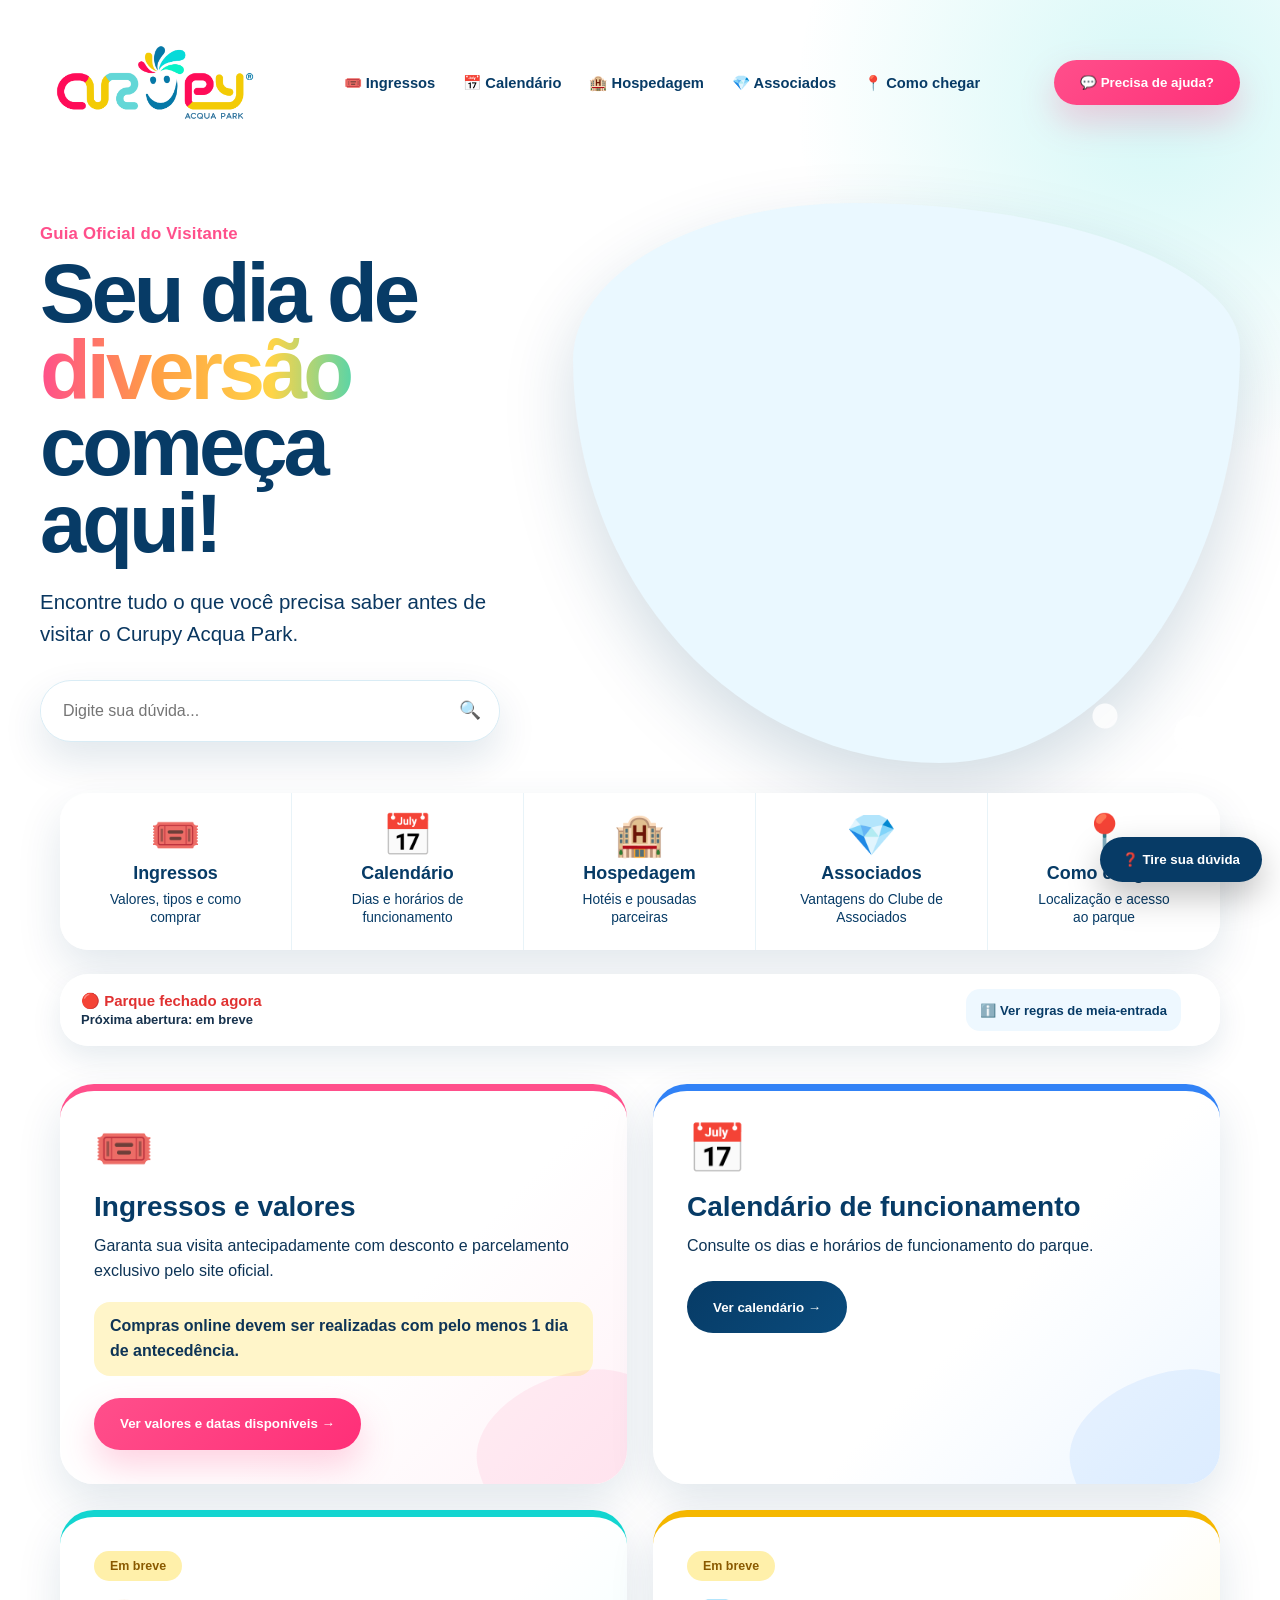
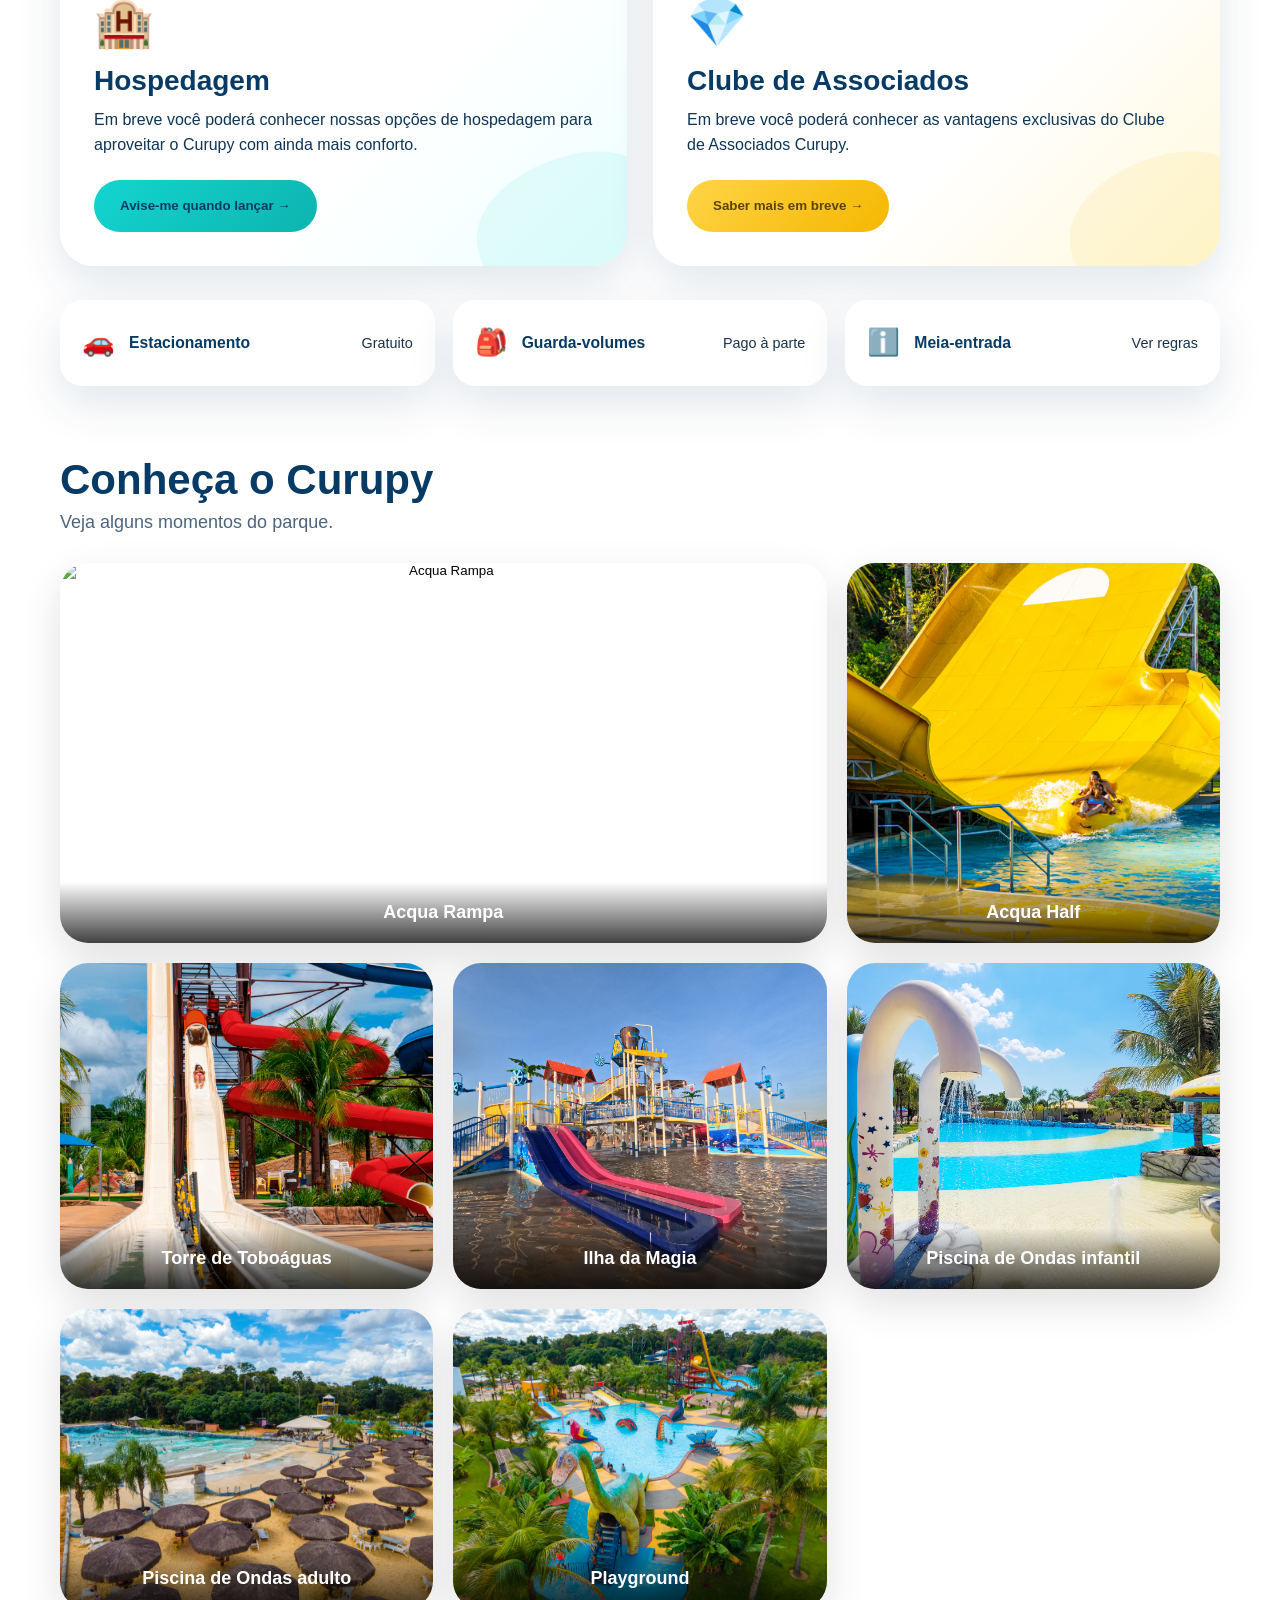
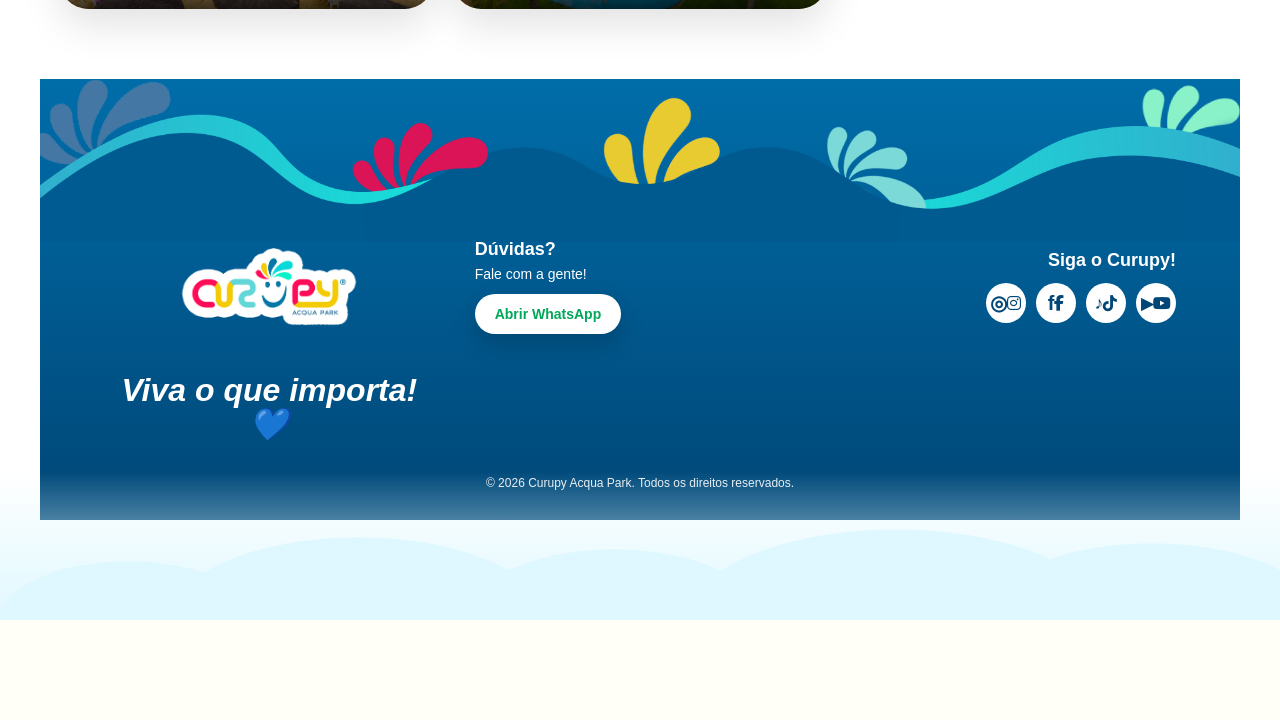
==== index.html @ 1bd5ee87 "Update index.html" ====
<!DOCTYPE html>
<html lang="pt-BR">
<head>
  <meta charset="UTF-8" />
  <meta name="viewport" content="width=device-width, initial-scale=1.0" />

  <title>Central do Visitante Curupy</title>

  <meta name="description"
        content="Central do Visitante Curupy Acqua Park: ingressos, calendário, meia-entrada, localização, hospedagem e associação." />

  <link rel="stylesheet" href="style.css" />

  <link rel="stylesheet"
        href="https://cdnjs.cloudflare.com/ajax/libs/font-awesome/6.5.2/css/all.min.css">
</head>
<body>
  <header class="hero">
    <nav class="topbar" aria-label="Navegação principal">
      <a class="brand" href="#topo" aria-label="Curupy Acqua Park">
        <img src="logo-curupy.png" alt="Curupy Acqua Park" />
      </a>

      <div class="menu-rapido">
        <button onclick="openIngressosModal()">🎟️ Ingressos</button>
        <button onclick="abrirModal('modalCalendario')">📅 Calendário</button>
        <button onclick="abrirEmBreve('Hospedagem')">🏨 Hospedagem</button>
        <button onclick="abrirEmBreve('Clube de Associados')">💎 Associados</button>
        <button onclick="abrirMapa()">📍 Como chegar</button>
      </div>

      <button class="btn-topo-ajuda" onclick="abrirModal('modalAjuda')">💬 Precisa de ajuda?</button>
    </nav>

   <section id="topo" class="hero-grid">

  <div class="hero-copy">

    <p class="eyebrow">Guia Oficial do Visitante</p>

    <h1>
      Seu dia de
      <span>diversão</span>
      começa aqui!
    </h1>

    <p class="hero-texto">
      Encontre tudo o que você precisa saber antes de visitar o Curupy Acqua Park.
    </p>

    <div class="busca-rapida">
      <label for="campoBusca">O que você procura?</label>

      <div class="busca-box">
        <input
          id="campoBusca"
          type="text"
          placeholder="Digite sua dúvida..."
          oninput="buscarRapido()"
        />

        <button type="button" aria-label="Buscar">
          🔍
        </button>
      </div>
    </div>

  </div>

  <div class="hero-visual">
    <video
      autoplay
      muted
      loop
      playsinline
      preload="auto"
    >
      <source src="assets/hero-curupy.mp4" type="video/mp4">
    </video>
  </div>

</section>
    
    <section class="atalhos-cards container">

  <button class="atalho-card card-rosa" onclick="openIngressosModal()">
    <span class="icone">🎟️</span>
    <strong>Ingressos</strong>
    <small>Valores, tipos e como comprar</small>
  </button>

  <button class="atalho-card card-azul" onclick="abrirModal('modalCalendario')">
    <span class="icone">📅</span>
    <strong>Calendário</strong>
    <small>Dias e horários de funcionamento</small>
  </button>

  <button class="atalho-card card-turquesa" onclick="abrirEmBreve('Hospedagem')">
    <span class="icone">🏨</span>
    <strong>Hospedagem</strong>
    <small>Hotéis e pousadas parceiras</small>
  </button>

  <button class="atalho-card card-amarelo" onclick="abrirEmBreve('Clube de Associados')">
    <span class="icone">💎</span>
    <strong>Associados</strong>
    <small>Vantagens do Clube de Associados</small>
  </button>

  <button class="atalho-card card-pink" onclick="abrirMapa()">
    <span class="icone">📍</span>
    <strong>Como chegar</strong>
    <small>Localização e acesso ao parque</small>
  </button>

</section>

    <section id="barraStatus" class="barra-fixa"></section>

    <section class="container grid-principal">
      <article class="card card-ingressos destaque">
        <div>
          <span class="card-icon">🎟️</span>
          <h2>Ingressos e valores</h2>
          <p>Garanta sua visita antecipadamente com desconto e parcelamento exclusivo pelo site oficial.</p>
          <p class="aviso">Compras online devem ser realizadas com pelo menos 1 dia de antecedência.</p>
        </div>
        <button class="btn rosa" onclick="openIngressosModal()">Ver valores e datas disponíveis →</button>
      </article>

      <article class="card card-calendario">
        <span class="card-icon">📅</span>
        <h2>Calendário de funcionamento</h2>
        <p>Consulte os dias e horários de funcionamento do parque.</p>
        <button class="btn azul" onclick="abrirModal('modalCalendario')">Ver calendário →</button>
      </article>

      <article class="card card-hospedagem card-em-breve">
        <span class="tag-em-breve">Em breve</span>
        <span class="card-icon">🏨</span>
        <h2>Hospedagem</h2>
        <p>Em breve você poderá conhecer nossas opções de hospedagem para aproveitar o Curupy com ainda mais conforto.</p>
        <button class="btn turquesa" onclick="abrirEmBreve('Hospedagem')">Avise-me quando lançar →</button>
      </article>

      <article class="card card-associados card-em-breve">
        <span class="tag-em-breve">Em breve</span>
        <span class="card-icon">💎</span>
        <h2>Clube de Associados</h2>
        <p>Em breve você poderá conhecer as vantagens exclusivas do Clube de Associados Curupy.</p>
        <button class="btn amarelo" onclick="abrirEmBreve('Clube de Associados')">Saber mais em breve →</button>
      </article>
    </section>

    <section class="info container">

  <button onclick="abrirMapa()">
    <span>🚗</span>
    <strong>Estacionamento</strong>
    <small>Gratuito</small>
  </button>

  <button onclick="abrirModal('modalAjuda')">
    <span>🎒</span>
    <strong>Guarda-volumes</strong>
    <small>Pago à parte</small>
  </button>

  <button onclick="abrirModal('modalMeia')">
    <span>ℹ️</span>
    <strong>Meia-entrada</strong>
    <small>Ver regras</small>
  </button>

</section>

<section class="galeria-dinamica container">
  <div class="section-title">
    <h2>Conheça o Curupy</h2>
    <p>Veja alguns momentos do parque.</p>
  </div>

  <div id="galeriaCurupy" class="galeria-masonry"></div>
</section>

  <footer class="footer-curupy">

  <div class="footer-inner container">

    <div class="footer-logo">
      <img src="logo-curupy.png" alt="Curupy Acqua Park">
    </div>

    <div class="footer-contato">
  <strong>Dúvidas?</strong>
  <span>Fale com a gente!</span>

  <button
    class="footer-whatsapp"
    onclick="abrirWhatsAppAjuda('outros')">
    Abrir WhatsApp
  </button>
</div>

<div class="footer-social">
  <strong>Siga o Curupy!</strong>

  <div class="social-icons">
   <a href="https://instagram.com/curupy"
   target="_blank"
   rel="noopener noreferrer">
      <i class="fa-brands fa-instagram"></i>
    </a>

    <a href="https://facebook.com/curupy" 
       target="_blank"
   rel="noopener noreferrer">
      <i class="fa-brands fa-facebook-f"></i>
    </a>

    <a href="https://tiktok.com/@curupy" 
       target="_blank"
   rel="noopener noreferrer">
      <i class="fa-brands fa-tiktok"></i>
    </a>

    <a href="https://youtube.com/@curupy"
       target="_blank"
   rel="noopener noreferrer">
      <i class="fa-brands fa-youtube"></i>
    </a>
  </div>
</div>

    <div class="footer-slogan">
      Viva o que importa! 💙
    </div>

  </div>

  <div class="footer-copy">
    © 2026 Curupy Acqua Park. Todos os direitos reservados.
  </div>

</footer>

  <button class="ajuda" onclick="abrirModal('modalAjuda')">❓ Tire sua dúvida</button>

  <nav class="barra-acoes-mobile">
    <button onclick="openIngressosModal()">🎟 Comprar</button>
    <button onclick="abrirModal('modalCalendario')">📅 Calendário</button>
    <button onclick="abrirMapa()">📍 Chegar</button>
  </nav>

  <div class="modal" id="modalCalendario">
    <div class="modal-box grande">
      <button class="fechar" onclick="fecharModal('modalCalendario')">×</button>
      <h2>📅 Calendário de funcionamento</h2>
      <div id="calendariosContainer"></div>
    </div>
  </div>

  <div class="modal" id="modalDiaCalendario">
    <div class="modal-box dia-modal">
      <button class="fechar" onclick="fecharModal('modalDiaCalendario')">×</button>
      <div id="conteudoDiaCalendario"></div>
      <button class="btn rosa full" onclick="fecharModal('modalDiaCalendario')">Fechar</button>
    </div>
  </div>

  <div class="modal" id="modalMeia">
    <div class="modal-box meia-modal">
      <div class="meia-header">
        <h2>Política de Meia-Entrada e Gratuidade</h2>
        <button class="fechar meia-fechar" onclick="fecharModal('modalMeia')">×</button>
      </div>

      <div class="accordion">
        <div class="accordion-item active">
          <button class="accordion-header">Meia-Entrada <span>⌃</span></button>
          <div class="accordion-content">
            <p>A meia-entrada é válida exclusivamente sobre o valor da tabela padrão da portaria.</p>
            <p>A venda de ingressos com meia-entrada é realizada somente na bilheteria, no dia da visita, mediante apresentação da documentação exigida por lei.</p>
            <h4>Têm direito à meia-entrada:</h4>
            <ul>
              <li>Estudantes com carteira estudantil válida.</li>
              <li>Professores da rede Estadual ou Municipal de Mato Grosso mediante identificação funcional válida.</li>
              <li>Doadores regulares de sangue e doadores de medula óssea mediante comprovação válida.</li>
              <li>Pessoas com 60 anos ou mais mediante documento oficial com foto.</li>
            </ul>
            <div class="alerta-importante">Importante: não serão aceitas cópias, fotografias ou documentos vencidos.</div>
          </div>
        </div>

        <div class="accordion-item">
          <button class="accordion-header">Gratuidade para PCD <span>⌄</span></button>
          <div class="accordion-content">
            <p>Pessoas com Deficiência possuem direito à gratuidade mediante apresentação de documento oficial que comprove a condição.</p>
            <p>O direito ao acompanhante será analisado conforme a documentação apresentada.</p>
          </div>
        </div>

        <div class="accordion-item">
          <button class="accordion-header">Gratuidade para TEA <span>⌄</span></button>
          <div class="accordion-content">
            <p>Pessoas com Transtorno do Espectro Autista possuem direito à gratuidade mediante apresentação da CIPTEA ou documento oficial que comprove a condição.</p>
            <p>Nestes casos também é garantido o direito ao acompanhante.</p>
          </div>
        </div>

        <div class="accordion-item">
          <button class="accordion-header">Regras para Acompanhantes <span>⌄</span></button>
          <div class="accordion-content">
            <ul>
              <li>Ter idade mínima de 18 anos.</li>
              <li>Apresentar documento oficial com foto.</li>
            </ul>
            <p>A validação será realizada pela equipe da bilheteria.</p>
          </div>
        </div>
      </div>

      <div class="meia-footer">
        <button class="btn rosa full" onclick="fecharModal('modalMeia')">Entendi</button>
      </div>
    </div>
  </div>

  <div class="modal" id="modalAjuda">
    <div class="modal-box">
      <button class="fechar" onclick="fecharModal('modalAjuda')">×</button>
      <h2>❓ Assistente Curupy</h2>
      <div id="ajudaContainer"></div>
    </div>
  </div>

  <div class="modal" id="modalFoto">
    <div class="foto-box">
      <button class="fechar" onclick="fecharModal('modalFoto')">×</button>
      <img id="fotoAberta" src="" alt="Foto Curupy">
    </div>
  </div>

  <div class="modal" id="modalEmBreve">
    <div class="modal-box">
      <button class="fechar" onclick="fecharModal('modalEmBreve')">×</button>
      <h2 id="tituloEmBreve">Em breve</h2>
      <p id="textoEmBreve">Esta área está em desenvolvimento e será disponibilizada em breve.</p>
      <button class="btn rosa full" onclick="fecharModal('modalEmBreve')">Entendi</button>
    </div>
  </div>

    <div id="ingressosModal" class="iframe-modal">
    <div class="iframe-box">
      <button class="iframe-close" onclick="closeIngressosModal()">×</button>
      <iframe src="ingressos/index.html" title="Ingressos Curupy" frameborder="0"></iframe>
    </div>
  </div>

</main>

<script src="dados-barra.js"></script>
<script src="calendarios.js"></script>
<script src="script.js"></script>
<script src="galeria/galeria.js"></script>
</body>
</html>
---- style.css ----
:root{
  --azul:#073b66;
  --azul-2:#0a4b7c;
  --azul-vivo:#0f7cc4;
  --azul-claro:#eaffff;
  --rosa:#ff4f8b;
  --rosa-2:#ff2f78;
  --amarelo:#ffd447;
  --turquesa:#13d5d0;
  --verde:#12b886;
  --texto:#17324d;
  --borda:#d9ecf5;
  --sombra:0 18px 45px rgba(7,59,102,.12);
  --sombra-forte:0 28px 70px rgba(7,59,102,.18);
}

*{
  margin:0;
  padding:0;
  box-sizing:border-box;
}

html{
  scroll-behavior:smooth;
}

body{
  font-family:Arial, Helvetica, sans-serif;
  color:var(--texto);
  background:linear-gradient(180deg,#ffffff 0%,#eefaff 48%,#ffffff 74%,#fffef7 100%);
  padding-bottom:100px;
  overflow-x:hidden;
}

button,
input{
  font-family:inherit;
}

button{
  cursor:pointer;
}

/* HERO */

.hero{
  background:#fff;
  padding:32px 40px 100px;
  position:relative;
  overflow:hidden;
}

.hero::before{
  content:"";
  position:absolute;
  width:760px;
  height:760px;
  right:-260px;
  top:-280px;
  border-radius:50%;
  background:radial-gradient(circle,rgba(19,213,208,.18),transparent 68%);
  pointer-events:none;
}

.hero::after{
  content:"";
  position:absolute;
  left:0;
  right:0;
  bottom:-1px;
  height:150px;
  background:
    radial-gradient(130px 60px at 10% 100%,#dff8ff 99%,transparent 100%),
    radial-gradient(190px 84px at 28% 100%,#dff8ff 99%,transparent 100%),
    radial-gradient(150px 72px at 48% 100%,#dff8ff 99%,transparent 100%),
    radial-gradient(210px 92px at 70% 100%,#dff8ff 99%,transparent 100%),
    radial-gradient(170px 78px at 90% 100%,#dff8ff 99%,transparent 100%),
    linear-gradient(180deg,transparent 0%,#dff8ff 100%);
  pointer-events:none;
}

.topbar{
  width:min(1400px,100%);
  margin:auto;
  display:flex;
  align-items:center;
  justify-content:space-between;
  gap:30px;
  position:relative;
  z-index:5;
}

.brand{
  display:flex;
  align-items:center;
  text-decoration:none;
}

.brand img{
  width:230px;
  max-width:100%;
  display:block;
}

.menu-rapido{
  display:flex;
  align-items:center;
  gap:28px;
}

.menu-rapido button{
  border:0;
  background:transparent;
  color:var(--azul);
  font-weight:900;
  font-size:.92rem;
  transition:.25s ease;
}

.menu-rapido button:hover{
  color:var(--rosa);
  transform:translateY(-2px);
}

.btn-topo-ajuda{
  border:0;
  background:linear-gradient(135deg,var(--rosa),var(--rosa-2));
  color:#fff;
  border-radius:999px;
  padding:15px 26px;
  font-weight:900;
  box-shadow:0 16px 35px rgba(255,79,139,.28);
  transition:.25s ease;
  white-space:nowrap;
}

.btn-topo-ajuda:hover{
  transform:translateY(-3px);
  box-shadow:0 22px 45px rgba(255,79,139,.36);
}

.hero-grid{
  width:min(1400px,100%);
  margin:70px auto 0;
  display:grid;
  grid-template-columns:.82fr 1.18fr;
  gap:70px;
  align-items:center;
  position:relative;
  z-index:2;
}

.hero-copy{
  position:relative;
  z-index:3;
}

.eyebrow{
  color:var(--rosa);
  font-weight:900;
  margin-bottom:12px;
  letter-spacing:.2px;
  font-size:1.05rem;
}

.hero-copy h1{
  color:var(--azul);
  font-size:clamp(3.8rem,6.5vw,6.9rem);
  line-height:.92;
  font-weight:900;
  letter-spacing:-4px;
  margin-bottom:24px;
}

.hero-copy h1 span{
  display:block;
  background:linear-gradient(90deg,var(--rosa),#ff9f43,var(--amarelo),var(--turquesa),var(--azul-vivo));
  -webkit-background-clip:text;
  background-clip:text;
  -webkit-text-fill-color:transparent;
}

.hero-texto{
  font-size:1.28rem;
  line-height:1.55;
  max-width:560px;
  color:#0a3760;
}

.busca-rapida{
  margin-top:30px;
  width:min(460px,100%);
}

.busca-rapida label{
  display:none;
}

.busca-box{
  height:62px;
  display:flex;
  align-items:center;
  background:#fff;
  border:1px solid #d9ecf5;
  border-radius:999px;
  box-shadow:0 18px 40px rgba(7,59,102,.12);
  overflow:hidden;
}

.busca-box input{
  flex:1;
  border:0;
  outline:0;
  padding:0 22px;
  font-size:1rem;
  color:var(--texto);
  background:#fff;
}

.busca-box button{
  width:58px;
  height:58px;
  border:0;
  border-radius:999px;
  background:#fff;
  color:var(--azul);
  font-size:1.1rem;
}

.selos{
  display:flex;
  flex-wrap:wrap;
  gap:22px;
  margin-top:34px;
}

.selos span{
  display:flex;
  align-items:center;
  gap:8px;
  color:var(--azul);
  font-weight:900;
  font-size:.94rem;
}

.hero-visual{
  position:relative;
  min-height:560px;
}

.hero-visual::before{
  content:"";
  position:absolute;
  width:260px;
  height:260px;
  left:-130px;
  top:42%;
  transform:translateY(-50%);
  background:url("assets/carinha-curupy.png") center/contain no-repeat;
  z-index:3;
  pointer-events:none;
}

.hero-visual::after{
  content:"";
  position:absolute;
  inset:auto -40px -25px auto;
  width:250px;
  height:120px;
  background:
    radial-gradient(circle at 30% 40%,#fff 0 12px,transparent 13px),
    radial-gradient(circle at 65% 55%,#fff 0 18px,transparent 19px);
  opacity:.8;
  pointer-events:none;
  z-index:3;
}

.hero-visual img,
.hero-visual video{
  width:100%;
  height:560px;
  object-fit:cover;
  display:block;
  border-radius:42% 58% 45% 55% / 28% 26% 74% 72%;
  box-shadow:var(--sombra-forte);
  position:relative;
  z-index:1;
  background:#eaf8ff;
}

.splash-face{
  display:none;
}

/* CONTAINER */

.container{
  width:min(1200px,calc(100% - 40px));
  margin-left:auto;
  margin-right:auto;
}

/* ATALHOS */

.atalhos-cards{
  display:grid;
  grid-template-columns:repeat(5,1fr);
  gap:0;
  background:#fff;
  border-radius:28px;
  box-shadow:var(--sombra);
  margin-top:30px;
  position:relative;
  z-index:5;
  overflow:hidden;
}

.atalho-card{
  min-height:150px;
  border:0;
  border-right:1px solid #e8f3f8;
  background:#fff;
  padding:22px 18px;
  text-align:center;
  display:flex;
  flex-direction:column;
  align-items:center;
  justify-content:center;
  gap:7px;
  color:var(--azul);
  transition:transform .25s ease, box-shadow .25s ease, background .25s ease;
}

.atalho-card:last-child{
  border-right:0;
}

.atalho-card:hover{
  transform:translateY(-6px);
  background:#fbfeff;
  box-shadow:0 16px 35px rgba(7,59,102,.12);
}

.atalho-card .icone{
  font-size:2.55rem;
  line-height:1;
  transition:transform .25s ease;
}

.atalho-card:hover .icone{
  transform:translateY(-4px) scale(1.08);
}

.atalho-card strong{
  font-size:1.12rem;
  color:var(--azul);
}

.atalho-card small{
  font-size:.86rem;
  line-height:1.35;
  max-width:145px;
}

.atalho-card em{
  display:none !important;
}

/* BARRA STATUS - STICKY */

.barra-fixa{
  position:sticky;
  top:12px;
  z-index:999;
  width:min(1200px,calc(100% - 40px));
  margin:24px auto 0;
  background:rgba(255,255,255,.96);
  backdrop-filter:blur(12px);
  border:1px solid rgba(255,255,255,.8);
  border-radius:28px;
  box-shadow:0 12px 30px rgba(7,59,102,.10);
  overflow:hidden;
}

.barra-inner{
  padding:14px 20px;
  display:grid;
  grid-template-columns:1fr auto auto;
  gap:18px;
  align-items:center;
}

.barra-status strong{
  display:block;
  font-size:15px;
  margin-bottom:2px;
}

.barra-status span{
  display:block;
  font-size:13px;
  line-height:1.25;
  font-weight:700;
}

.status-aberto strong{
  color:#16a34a;
}

.status-fechado strong{
  color:#ef4444;
}

.barra-precos{
  display:grid;
  grid-template-columns:auto repeat(3,auto);
  gap:8px;
  align-items:center;
}

.barra-precos-title{
  font-weight:900;
  color:var(--rosa);
  white-space:nowrap;
  font-size:13px;
}

.preco-pill{
  background:#eef8ff;
  padding:7px 10px;
  border-radius:12px;
  font-size:12px;
  font-weight:900;
  color:var(--azul);
  text-align:center;
  white-space:nowrap;
}

.link-meia{
  border:0;
  background:#eef8ff;
  color:var(--azul);
  border-radius:14px;
  padding:10px 14px;
  font-size:13px;
  font-weight:900;
  display:flex;
  justify-content:center;
  align-items:center;
  min-height:42px;
}

/* CARDS PRINCIPAIS */

.grid-principal{
  display:grid;
  grid-template-columns:repeat(2,1fr);
  gap:26px;
  margin-top:38px;
}

.card{
  background:#fff;
  border-radius:34px;
  padding:34px;
  box-shadow:var(--sombra);
  min-height:270px;
  position:relative;
  overflow:hidden;
  transition:.25s ease;
}

.card:hover{
  transform:translateY(-6px);
  box-shadow:var(--sombra-forte);
}

.card::after{
  content:"";
  position:absolute;
  width:210px;
  height:160px;
  right:-60px;
  bottom:-48px;
  opacity:.09;
  border-radius:55% 45% 60% 40% / 45% 55% 45% 55%;
  transform:rotate(-12deg);
}

.card-ingressos::after{ background:var(--rosa); }
.card-calendario::after{ background:#3182f6; }
.card-hospedagem::after{ background:var(--turquesa); }
.card-associados::after{ background:#f5b700; }

.card-icon{
  display:block;
  font-size:3rem;
  line-height:1;
  margin-bottom:18px;
}

.card h2{
  color:var(--azul);
  font-size:1.75rem;
  line-height:1.12;
  margin-bottom:12px;
  font-weight:900;
}

.card p{
  color:#0e3456;
  line-height:1.55;
  font-size:1rem;
}

.card-ingressos{
  border-top:7px solid var(--rosa);
  background:linear-gradient(135deg,#fff 0%,#fff 58%,#fff2f7 100%);
}

.card-calendario{
  border-top:7px solid #3182f6;
  background:linear-gradient(135deg,#fff 0%,#fff 58%,#edf6ff 100%);
}

.card-hospedagem{
  border-top:7px solid var(--turquesa);
  background:linear-gradient(135deg,#fff 0%,#fff 58%,#edffff 100%);
}

.card-associados{
  border-top:7px solid #f5b700;
  background:linear-gradient(135deg,#fff 0%,#fff 58%,#fff8d9 100%);
}

.aviso{
  display:inline-block;
  margin-top:18px;
  background:#fff5c9;
  color:#8a5a00;
  padding:12px 16px;
  border-radius:16px;
  font-weight:900;
}

.tag-em-breve{
  display:inline-flex;
  align-items:center;
  justify-content:center;
  background:#fff0aa;
  color:#8a5a00;
  padding:8px 16px;
  border-radius:999px;
  font-size:.78rem;
  font-weight:900;
  margin-bottom:18px;
}

/* BOTÕES */

.btn{
  border:0;
  border-radius:999px;
  padding:16px 26px;
  min-height:52px;
  display:inline-flex;
  align-items:center;
  justify-content:center;
  font-weight:900;
  text-decoration:none;
  transition:.25s ease;
  margin-top:22px;
  position:relative;
  z-index:2;
}

.btn:hover{
  transform:translateY(-3px);
}

.rosa{
  background:linear-gradient(135deg,var(--rosa),var(--rosa-2));
  color:#fff;
  box-shadow:0 16px 35px rgba(255,79,139,.26);
}

.azul{
  background:linear-gradient(135deg,var(--azul),var(--azul-2));
  color:#fff;
}

.turquesa{
  background:linear-gradient(135deg,var(--turquesa),#0db4af);
  color:#073b66;
}

.amarelo{
  background:linear-gradient(135deg,var(--amarelo),#f5b700);
  color:#5b4300;
}

.full{
  width:100%;
}

/* INFO */

.info{
  display:grid;
  grid-template-columns:repeat(3,1fr);
  gap:18px;
  margin-top:34px;
}

.info button{
  min-height:86px;
  border:0;
  background:#fff;
  border-radius:22px;
  box-shadow:var(--sombra);
  padding:18px 22px;
  text-align:left;
  display:grid;
  grid-template-columns:auto 1fr auto;
  align-items:center;
  gap:14px;
  color:var(--azul);
  transition:.25s ease;
}

.info button:hover{
  transform:translateY(-5px);
  box-shadow:var(--sombra-forte);
}

.info span{
  font-size:1.65rem;
}

.info strong{
  display:block;
  color:var(--azul);
  font-size:.98rem;
}

.info small{
  display:block;
  color:#17324d;
  font-size:.9rem;
}

.info em{
  display:none !important;
}

/* GALERIA */

.galeria-dinamica{
  margin-top:70px;
  margin-bottom:40px;
}

.section-title{
  margin-bottom:30px;
}

.section-title h2{
  font-size:42px;
  color:#073b66;
  margin-bottom:8px;
  font-weight:900;
}

.section-title p{
  color:#4b657d;
  font-size:18px;
}

.galeria-masonry{
  display:grid;
  grid-template-columns:repeat(auto-fit,minmax(280px,1fr));
  gap:20px;
  margin-top:30px;
}

.foto-card{
  position:relative;
  border:none;
  border-radius:28px;
  overflow:hidden;
  cursor:pointer;
  background:#fff;
  min-height:300px;
  box-shadow:0 15px 40px rgba(0,0,0,.12);
  transition:.3s;
}

.foto-card:hover{
  transform:translateY(-8px);
}

.foto-card img{
  width:100%;
  height:100%;
  min-height:260px;
  object-fit:cover;
  display:block;
}

.foto-grande{
  grid-column:span 2;
}

.foto-grande img{
  min-height:380px;
}

.foto-overlay{
  position:absolute;
  left:0;
  right:0;
  bottom:0;
  padding:20px;
  background:linear-gradient(transparent,rgba(0,0,0,.75));
  color:#fff;
}

.foto-overlay span{
  font-size:18px;
  font-weight:700;
}

/* =======================================================
   FOOTER CURUPY
======================================================= */

.footer-curupy{
  margin-top:70px;
  position:relative;
  overflow:hidden;
  color:#fff;

  background:
    url("assets/footer-curupy.svg") center top / 100% auto no-repeat,
    linear-gradient(180deg,#006da9 0%,#004676 100%);

  padding-top:140px;
  padding-bottom:30px;
}

.footer-curupy::before,
.footer-curupy::after{
  display:none;
}

.footer-inner{
  max-width:1120px;
  margin:0 auto;
  padding:20px 24px;
  display:grid;
  grid-template-columns:1fr 1fr 1fr;
  gap:40px;
  align-items:center;
  position:relative;
  z-index:2;
}

.footer-logo{
  display:flex;
  justify-content:center;
  align-items:center;
}

.footer-logo img,
.footer-inner img{
  width:180px;
  max-width:100%;
  display:block;
}

.footer-contato{
  text-align:left;
}

.footer-social{
  text-align:right;
}

.footer-contato strong,
.footer-social strong{
  display:block;
  font-size:18px;
  font-weight:900;
  margin-bottom:6px;
}

.footer-contato span{
  display:block;
  font-size:14px;
  margin-bottom:12px;
}

.footer-whatsapp{
  border:none;
  border-radius:999px;
  background:#fff;
  color:#00a859;
  padding:12px 20px;
  font-size:14px;
  font-weight:900;
  box-shadow:0 10px 25px rgba(0,0,0,.18);
  transition:.25s;
}

.footer-whatsapp:hover{
  transform:translateY(-2px);
}

.social-icons{
  display:flex;
  gap:10px;
  margin-top:12px;
  justify-content:flex-end;
}

.social-icons a{
  width:40px;
  height:40px;
  border-radius:50%;
  background:#fff;
  color:#004676;
  display:flex;
  align-items:center;
  justify-content:center;
  text-decoration:none;
  font-weight:900;
  transition:.25s;
}

.social-icons a:hover{
  transform:translateY(-3px);
}

.social-icons a[href*="instagram"]::before{
  content:"◎";
  font-size:20px;
}

.social-icons a[href*="facebook"]::before{
  content:"f";
  font-size:20px;
}

.social-icons a[href*="tiktok"]::before{
  content:"♪";
  font-size:18px;
}

.social-icons a[href*="youtube"]::before{
  content:"▶";
  font-size:16px;
}

.footer-slogan{
  text-align:center;
  font-size:32px;
  font-weight:900;
  font-style:italic;
  line-height:1.05;
  color:#fff;
}

.footer-copy{
  max-width:1120px;
  margin:0 auto;
  padding:15px 24px 0;
  text-align:center;
  font-size:12px;
  color:#fff;
  opacity:.9;
  position:relative;
  z-index:2;
}

/* TABLET */

@media(max-width:900px){

  .footer-curupy{
    padding-top:100px;
    background:
      url("assets/footer-curupy-bg.svg") center top / 140% auto no-repeat,
      linear-gradient(180deg,#006da9 0%,#004676 100%);
  }

  .footer-inner{
    grid-template-columns:1fr;
    gap:24px;
    text-align:center;
  }

  .footer-contato,
  .footer-social{
    text-align:center;
  }

  .social-icons{
    justify-content:center;
  }

  .footer-logo img,
  .footer-inner img{
    margin:0 auto;
  }

  .footer-slogan{
    font-size:26px;
  }
}

/* MOBILE */

@media(max-width:768px){

  .footer-curupy{
    margin-top:50px;
    padding-top:85px;

    background:
      url("assets/footer-curupy-bg.svg") center top / 190% auto no-repeat,
      linear-gradient(180deg,#006da9 0%,#004676 100%);
  }

  .footer-inner{
    padding:16px;
    gap:18px;
  }

  .footer-logo img,
  .footer-inner img{
    width:150px;
  }

  .footer-contato strong,
  .footer-social strong{
    font-size:16px;
  }

  .footer-contato span{
    font-size:13px;
  }

  .footer-whatsapp{
    width:100%;
    max-width:260px;
  }

  .footer-slogan{
    font-size:22px;
  }

  .footer-copy{
    font-size:11px;
    padding:10px 16px 0;
  }
}

/* AJUDA FIXA */

.ajuda{
  position:fixed;
  right:18px;
  bottom:18px;
  z-index:998;
  border:0;
  border-radius:999px;
  padding:15px 22px;
  background:var(--azul);
  color:#fff;
  font-weight:900;
  box-shadow:0 14px 34px rgba(0,0,0,.25);
}

.barra-acoes-mobile{
  display:none;
}

/* MODAIS */

.modal{
  display:flex;
  position:fixed;
  inset:0;
  background:rgba(7,59,102,.58);
  backdrop-filter:blur(4px);
  z-index:9999;
  padding:18px;
  align-items:center;
  justify-content:center;
  opacity:0;
  pointer-events:none;
  transition:.25s ease;
}

.modal.open{
  opacity:1;
  pointer-events:auto;
}

.modal-box{
  background:#fff;
  width:min(720px,100%);
  max-height:90vh;
  overflow:auto;
  border-radius:28px;
  padding:24px;
  position:relative;
  box-shadow:var(--sombra-forte);
  transform:scale(.95);
  transition:.25s ease;
}

.modal.open .modal-box{
  transform:scale(1);
}

.modal-box.grande{
  width:min(1080px,100%);
}

.fechar{
  position:absolute;
  top:12px;
  right:12px;
  width:38px;
  height:38px;
  border:0;
  border-radius:999px;
  background:#eefaff;
  color:var(--azul);
  font-size:24px;
  z-index:2;
}

.modal-box h2{
  color:var(--azul);
  padding-right:42px;
  margin-bottom:16px;
}

.foto-box{
  width:min(900px,95%);
  position:relative;
}

.foto-box img{
  width:100%;
  border-radius:28px;
  display:block;
}

/* MEIA ENTRADA */

.meia-modal{
  padding:0;
  overflow:hidden;
}

.meia-header{
  background:#0f5cb8;
  color:#fff;
  padding:22px;
  display:flex;
  justify-content:space-between;
  align-items:center;
}

.meia-header h2{
  color:#fff;
  margin:0;
  padding-right:42px;
}

.meia-fechar{
  background:#fff;
  color:#0f5cb8;
}

.accordion{
  padding:20px;
}

.accordion-item{
  border-bottom:1px solid #e2e8f0;
}

.accordion-header{
  width:100%;
  background:#eef4fa;
  border:0;
  border-radius:14px;
  padding:18px;
  margin-bottom:12px;
  display:flex;
  justify-content:space-between;
  align-items:center;
  color:#0f5cb8;
  font-weight:900;
  font-size:1.1rem;
}

.accordion-content{
  display:none;
  padding:10px 15px 25px;
  color:#61798c;
  line-height:1.8;
}

.accordion-item.active .accordion-content{
  display:block;
}

.accordion-content h4{
  color:#0f5cb8;
  margin-top:20px;
  margin-bottom:15px;
}

.accordion-content ul{
  padding-left:25px;
}

.accordion-content li{
  margin-bottom:12px;
}

.alerta-importante{
  margin-top:20px;
  background:#fff2e8;
  border-left:4px solid #ff6b35;
  color:#b15c1e;
  padding:15px;
  border-radius:10px;
  font-weight:900;
}

.meia-footer{
  padding:0 20px 20px;
}

/* CALENDÁRIO */

.calendarios-tabs{
  display:flex;
  gap:10px;
  flex-wrap:wrap;
  margin:16px 0;
}

.calendarios-tabs button{
  border:0;
  border-radius:999px;
  padding:10px 14px;
  background:var(--azul);
  color:#fff;
  font-weight:900;
}

.calendario-funcionamento h3{
  color:var(--azul);
  margin-bottom:6px;
  font-size:1.6rem;
}

.legenda-funcionamento{
  display:flex;
  flex-wrap:wrap;
  gap:12px;
  margin:16px 0;
  font-size:.9rem;
}

.legenda-funcionamento button{
  display:flex;
  align-items:center;
  gap:6px;
  border:0;
  background:#fff;
  border-radius:999px;
  padding:9px 12px;
  color:var(--azul);
  font-weight:900;
  box-shadow:var(--sombra);
}

.legenda-cor{
  width:18px;
  height:18px;
  border-radius:5px;
  display:inline-block;
}

.legenda-cor.semana{background:#ffd447;}
.legenda-cor.fim{background:#13d5d0;}
.legenda-cor.feriado{background:#ff4f8b;}
.legenda-cor.fechado{background:#555;}

.cal-grid{
  display:grid;
  grid-template-columns:repeat(7,1fr);
  gap:8px;
}

.cal-grid > div{
  text-align:center;
  font-weight:900;
  color:var(--azul);
  padding:8px 0;
}

.cal-dia{
  border:0;
  border-radius:16px;
  min-height:82px;
  padding:8px;
  font-weight:900;
  box-shadow:0 6px 16px rgba(0,0,0,.08);
  transition:.25s ease;
}

.cal-dia:hover{
  transform:translateY(-3px);
}

.cal-dia strong{
  display:block;
  font-size:1.25rem;
}

.cal-dia span{
  display:block;
  font-size:.72rem;
  margin-top:4px;
}

.dia-semana{background:#ffd447;color:#111;}
.dia-fim-semana{background:#13d5d0;color:#073b66;}
.dia-feriado{background:#ff4f8b;color:#fff;}
.dia-fechado{background:#555;color:#fff;opacity:.45;}
.dia-passado{background:#b8b8b8!important;color:#fff!important;opacity:.75;}

.cal-dia.oculto{
  opacity:.18;
  filter:grayscale(1);
}

.dia-modal{
  width:min(560px,100%);
}

.dia-info h2{
  color:var(--azul);
  margin-bottom:14px;
  padding-right:36px;
}

.dia-status{
  font-size:1.15rem;
  font-weight:900;
  padding:12px 14px;
  border-radius:14px;
  margin-bottom:14px;
}

.dia-status.verde{
  background:#e6fcf5;
  color:#0f8f62;
}

.dia-status.vermelho{
  background:#fff0f0;
  color:#c92a2a;
}

.dia-bloco{
  background:#f8fcff;
  border:1px solid var(--borda);
  border-radius:16px;
  padding:12px 16px;
  margin-bottom:12px;
}

.dia-bloco strong{
  display:block;
  color:var(--azul);
  margin-bottom:6px;
}

.destaque-online{
  background:#fff7d6;
  border-color:#ffe08a;
}

.destaque-online ul{
  margin-top:10px;
  padding-left:20px;
}

.destaque-online li{
  margin-bottom:8px;
}

/* AJUDA */

.hidden{
  display:none;
}

.help-item{
  width:100%;
  margin-bottom:10px;
  padding:16px 18px;
  border:1px solid #cfe8f7;
  border-radius:18px;
  background:#f8fcff;
  color:#003b70;
  font-weight:900;
  text-align:left;
  font-size:15px;
}

.help-answer{
  margin:-4px 0 12px;
  padding:14px 16px;
  border-radius:14px;
  background:#ffffff;
  border-left:4px solid #0f7cc4;
  line-height:1.5;
}

.help-cta{
  margin-top:26px;
  padding:24px;
  border-radius:24px;
  background:linear-gradient(135deg,#eef8ff,#ffffff);
  border:2px solid #b9daf6;
  box-shadow:0 12px 30px rgba(0,75,135,.16);
  text-align:center;
}

.help-cta-icon{
  width:54px;
  height:54px;
  margin:0 auto 10px;
  border-radius:50%;
  background:#073b66;
  color:#fff;
  display:flex;
  align-items:center;
  justify-content:center;
  font-size:28px;
}

.help-cta-texto strong{
  display:block;
  color:#073b66;
  font-size:24px;
  font-weight:900;
  margin-bottom:8px;
}

.help-cta-texto p{
  margin:0 0 18px;
  color:#17324d;
  line-height:1.4;
}

.help-cta-buttons{
  display:grid;
  grid-template-columns:repeat(2,1fr);
  gap:12px;
}

.help-cta-buttons button{
  width:100%;
  min-height:52px;
  border:0;
  border-radius:16px;
  background:linear-gradient(135deg,#073b66,#0a4b7c);
  color:#fff;
  font-size:15px;
  font-weight:900;
  box-shadow:0 8px 18px rgba(7,59,102,.18);
}

.help-cta-buttons button:hover{
  transform:translateY(-2px);
}

/* IFRAME */

.iframe-modal{
  position:fixed;
  inset:0;
  background:rgba(0,0,0,.65);
  display:none;
  justify-content:center;
  align-items:center;
  z-index:9999;
  padding:16px;
}

.iframe-modal.active{
  display:flex;
}

.iframe-box{
  width:100%;
  max-width:900px;
  height:90vh;
  background:#fff;
  border-radius:22px;
  overflow:hidden;
  position:relative;
}

.iframe-box iframe{
  width:100%;
  height:100%;
  border:0;
}

.iframe-close{
  position:absolute;
  top:12px;
  right:12px;
  z-index:10;
  width:42px;
  height:42px;
  border:0;
  border-radius:50%;
  background:#fff;
  color:#0578a7;
  font-size:30px;
  line-height:1;
  box-shadow:0 6px 18px rgba(0,0,0,.18);
}

/* ANIMAÇÕES */

.animar-entrada{
  animation:entradaCurupy .5s ease both;
}

@keyframes entradaCurupy{
  from{
    opacity:0;
    transform:translateY(18px);
  }
  to{
    opacity:1;
    transform:translateY(0);
  }
}

/* TABLET */

@media(max-width:1100px){
  .topbar{
    gap:18px;
  }

  .brand img{
    width:190px;
  }

  .menu-rapido{
    gap:16px;
  }

  .hero-grid{
    grid-template-columns:1fr;
    max-width:820px;
  }

  .hero-copy{
    text-align:center;
  }

  .busca-rapida,
  .hero-texto{
    margin-left:auto;
    margin-right:auto;
  }

  .selos{
    justify-content:center;
  }

  .hero-visual{
    min-height:420px;
  }

  .hero-visual img,
  .hero-visual video{
    height:420px;
  }

  .barra-inner{
    grid-template-columns:1fr;
  }

  .barra-precos{
    grid-template-columns:repeat(3,1fr);
  }

  .barra-precos-title{
    grid-column:1/-1;
  }
}

/* MOBILE */

@media(max-width:768px){
  .footer-curupy{
    margin-top:42px;
    background:
      url("assets/footer-curupy-bg.svg") center top / 190% auto no-repeat,
      linear-gradient(180deg,#006da9 0%,#004676 100%);
    padding-top:85px;
  }

  .container{
    width:100%;
    padding:0 16px;
  }

  .hero{
    padding:18px 16px 48px;
    border-radius:0 0 34px 34px;
  }

  .hero::before{
    width:360px;
    height:360px;
    right:-170px;
    top:-130px;
  }

  .hero::after{
    height:70px;
  }

  .topbar{
    justify-content:center;
  }

  .brand img{
    width:150px;
  }

  .menu-rapido,
  .btn-topo-ajuda{
    display:none;
  }

  .hero-grid{
    grid-template-columns:1fr;
    gap:24px;
    margin-top:22px;
  }

  .hero-copy{
    text-align:center;
  }

  .eyebrow{
    font-size:15px;
    margin-bottom:10px;
  }

  .hero-copy h1{
    font-size:52px;
    line-height:.92;
    letter-spacing:-2px;
    margin-bottom:18px;
  }

  .hero-texto{
    font-size:16px;
    line-height:1.45;
    max-width:340px;
    margin:auto;
  }

  .busca-rapida{
    margin:24px auto 0;
  }

  .busca-box{
    height:58px;
  }

  .busca-box input{
    font-size:15px;
    padding:0 20px;
  }

  .busca-box button{
    width:54px;
    height:54px;
  }

  .selos{
    margin-top:20px;
    justify-content:center;
    gap:10px;
  }

  .selos span{
    font-size:13px;
  }

  .selos span:nth-child(n+2){
    display:none;
  }

  .hero-visual{
    min-height:0;
  }

  .hero-visual::before,
  .hero-visual::after{
    display:none;
  }

  .hero-visual img,
  .hero-visual video{
    height:280px;
    border-radius:30px;
    box-shadow:0 20px 40px rgba(0,0,0,.15);
  }

  .atalhos-cards{
    grid-template-columns:repeat(2,1fr);
    margin-top:22px;
    border-radius:28px;
  }

  .atalho-card{
    min-height:132px;
    padding:18px 12px;
    border-right:0;
    border-bottom:1px solid #e8f3f8;
  }

  .atalho-card:nth-child(odd){
    border-right:1px solid #e8f3f8;
  }

  .atalho-card:last-child{
    grid-column:1/-1;
    min-height:105px;
    border-right:0;
    border-bottom:0;
  }

  .atalho-card .icone{
    font-size:2.35rem;
  }

  .atalho-card strong{
    font-size:17px;
  }

  .atalho-card small{
    font-size:13px;
  }

  .barra-fixa{
    position:sticky;
    top:10px;
    z-index:999;

    width:calc(100% - 32px);
    margin:16px auto 0;

    left:auto;
    right:auto;
    transform:none;
    border-radius:20px;
  }

  .barra-inner{
    display:block;
    padding:14px;
  }

  .barra-status strong{
    font-size:15px;
  }

  .barra-status span{
    font-size:13px;
  }

  .barra-precos{
    display:grid;
    grid-template-columns:1fr 1fr;
    gap:8px;
    margin-top:12px;
  }

  .barra-precos-title{
    grid-column:1/-1;
    font-size:13px;
  }

  .preco-pill{
    border-radius:12px;
    padding:8px 9px;
    font-size:12px;
    white-space:normal;
  }

  .link-meia{
    width:100%;
    margin-top:10px;
    min-height:40px;
    font-size:13px;
  }

  .grid-principal{
    grid-template-columns:1fr;
    gap:16px;
    margin-top:24px;
  }

  .card{
    min-height:auto;
    padding:22px;
    border-radius:28px;
  }

  .card-icon{
    font-size:2.4rem;
    margin-bottom:12px;
  }

  .card h2{
    font-size:1.4rem;
  }

  .card p{
    font-size:15px;
  }

  .btn{
    width:100%;
    min-height:50px;
    font-size:14px;
  }

  .info{
    grid-template-columns:1fr;
    gap:12px;
    margin-top:22px;
  }

  .info button{
    padding:16px 18px;
    border-radius:20px;
    min-height:78px;
  }

  .galeria-dinamica{
    margin-top:34px;
    margin-bottom:18px;
  }

  .section-title{
    margin-bottom:16px;
  }

  .section-title h2{
    font-size:30px;
    line-height:1.05;
  }

  .section-title p{
    font-size:15px;
  }

  .galeria-masonry{
    display:flex;
    overflow-x:auto;
    gap:14px;
    padding:2px 16px 14px;
    margin-left:-16px;
    margin-right:-16px;
    scroll-snap-type:x mandatory;
  }

  .foto-card,
  .foto-grande{
    flex:0 0 88%;
    min-height:230px;
    border-radius:22px;
    scroll-snap-align:start;
  }

  .foto-card img,
  .foto-grande img{
    height:230px;
    min-height:230px;
  }

  .foto-overlay{
    padding:14px;
  }

  .foto-overlay span{
    font-size:15px;
  }

  .footer-curupy{
    margin-top:42px;
    padding-top:82px;
  }

  .footer-curupy::before{
    height:92px;
    background:url("assets/footer-curupy-bg.svg") center top / 190% auto no-repeat;
  }

  .footer-inner{
    grid-template-columns:1fr;
    text-align:center;
    gap:18px;
    padding:16px 16px 28px;
  }

  .footer-inner > *{
    margin:auto;
  }

  .footer-logo img,
  .footer-inner img{
    width:135px;
  }

  .footer-slogan{
    font-size:1.25rem;
    text-align:center;
  }

  .social-icons{
    justify-content:center;
  }

  .help-cta{
    padding:20px;
  }

  .help-cta-buttons{
    grid-template-columns:1fr;
  }

  .ajuda{
    display:none;
  }

  .barra-acoes-mobile{
    display:grid;
    grid-template-columns:repeat(3,1fr);
    position:fixed;
    left:14px;
    right:14px;
    bottom:12px;
    z-index:999;
    background:#fff;
    border-radius:24px;
    padding:8px;
    gap:8px;
    box-shadow:0 16px 38px rgba(0,0,0,.22);
  }

  .barra-acoes-mobile button{
    border:0;
    min-height:56px;
    border-radius:17px;
    font-weight:900;
    color:#fff;
    font-size:13px;
  }

  .barra-acoes-mobile button:nth-child(1){
    background:var(--rosa);
  }

  .barra-acoes-mobile button:nth-child(2){
    background:var(--azul);
  }

  .barra-acoes-mobile button:nth-child(3){
    background:var(--verde);
  }

  .modal{
    padding:12px;
  }

  .modal-box{
    border-radius:24px;
    padding:20px;
    max-height:86vh;
  }

  .modal-box h2{
    font-size:1.35rem;
  }

  .accordion-header{
    font-size:16px;
    padding:15px;
  }

  .cal-grid{
    gap:5px;
  }

  .cal-dia{
    min-height:54px;
    padding:5px;
    border-radius:12px;
  }

  .cal-dia strong{
    font-size:1rem;
  }

  .cal-dia span{
    display:none;
  }

  .legenda-funcionamento{
    gap:8px;
  }

  .legenda-funcionamento button{
    font-size:12px;
    padding:8px 10px;
  }

  .iframe-box{
    height:88vh;
  }
}
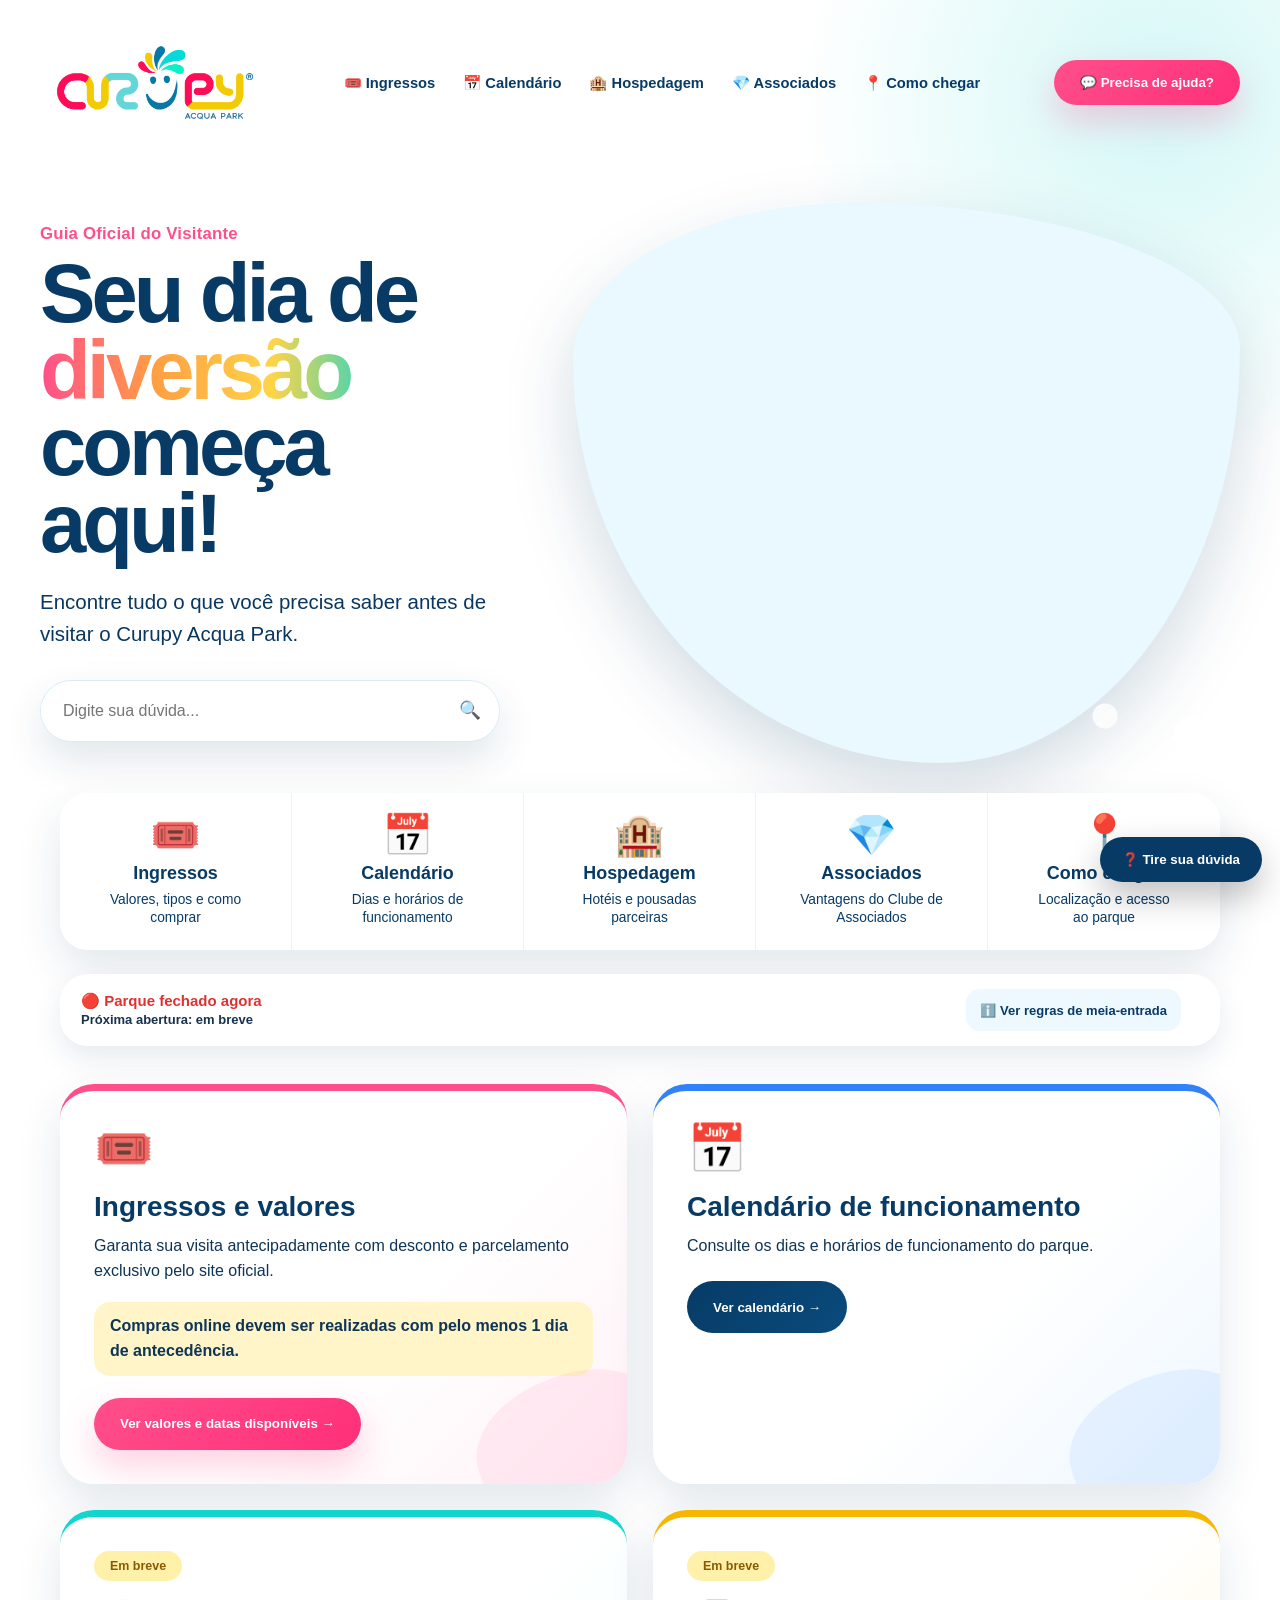
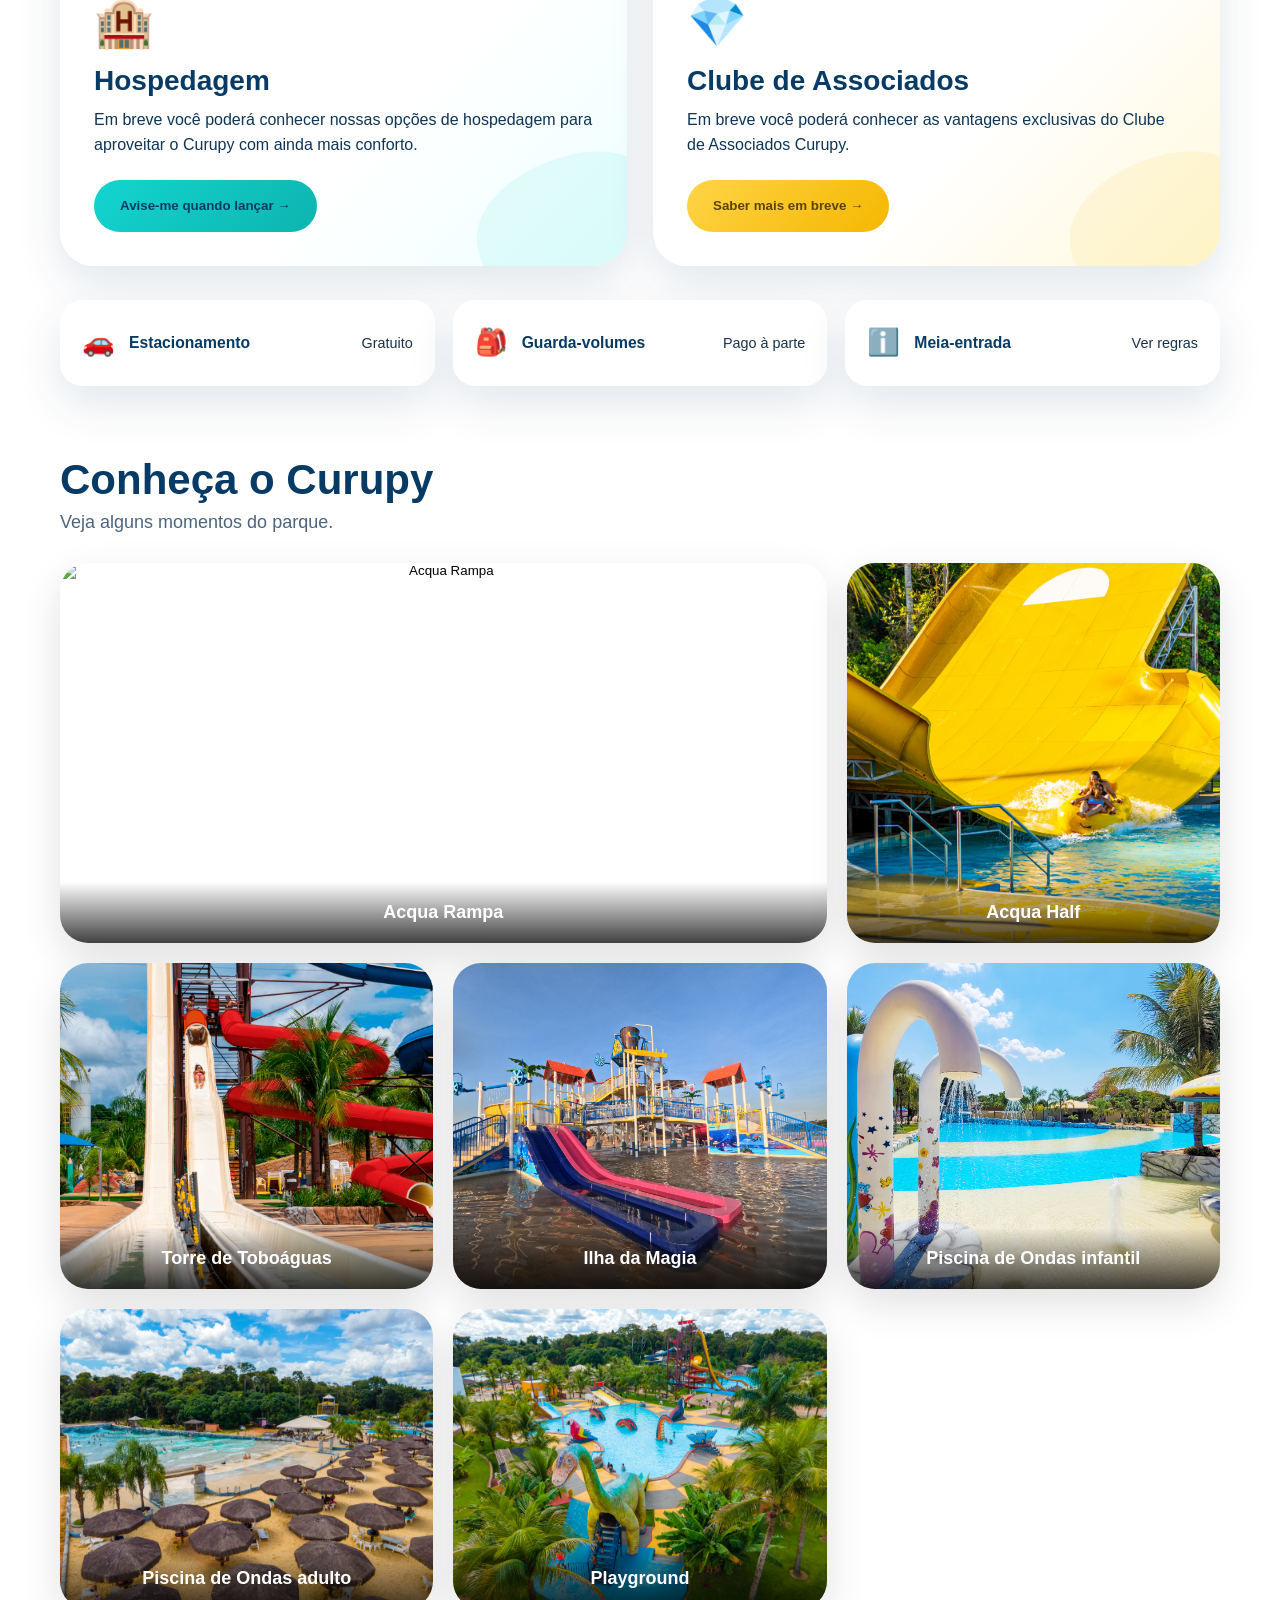
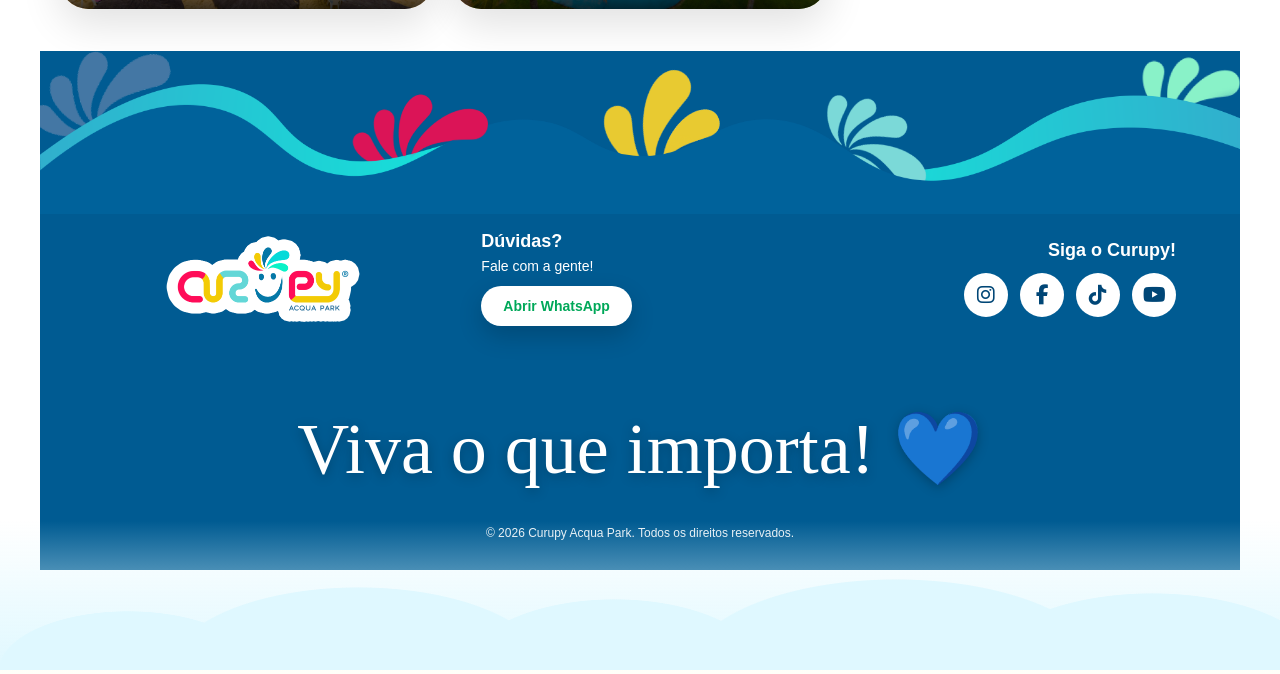
==== commit de8d2b36: "Update index.html" ====
--- a/index.html
+++ b/index.html
@@ -13,7 +13,12 @@
 
   <link rel="stylesheet"
         href="https://cdnjs.cloudflare.com/ajax/libs/font-awesome/6.5.2/css/all.min.css">
+
+    <!-- Fonte manuscrita -->
+  <link href="https://fonts.googleapis.com/css2?family=Caveat:wght@700&display=swap" rel="stylesheet">
+  
 </head>
+  
 <body>
   <header class="hero">
     <nav class="topbar" aria-label="Navegação principal">
--- a/style.css
+++ b/style.css
@@ -288,10 +288,6 @@
   background:#eaf8ff;
 }
 
-.splash-face{
-  display:none;
-}
-
 /* CONTAINER */
 
 .container{
@@ -328,7 +324,7 @@
   justify-content:center;
   gap:7px;
   color:var(--azul);
-  transition:transform .25s ease, box-shadow .25s ease, background .25s ease;
+  transition:.25s ease;
 }
 
 .atalho-card:last-child{
@@ -344,7 +340,7 @@
 .atalho-card .icone{
   font-size:2.55rem;
   line-height:1;
-  transition:transform .25s ease;
+  transition:.25s ease;
 }
 
 .atalho-card:hover .icone{
@@ -366,20 +362,44 @@
   display:none !important;
 }
 
-/* BARRA STATUS - STICKY */
+/* BARRA STATUS */
 
 .barra-fixa{
-  position:sticky;
-  top:12px;
-  z-index:999;
+  position:relative;
   width:min(1200px,calc(100% - 40px));
   margin:24px auto 0;
+  z-index:999;
+
   background:rgba(255,255,255,.96);
   backdrop-filter:blur(12px);
+
   border:1px solid rgba(255,255,255,.8);
   border-radius:28px;
   box-shadow:0 12px 30px rgba(7,59,102,.10);
   overflow:hidden;
+}
+
+.barra-fixa.fixa{
+  position:fixed;
+  top:12px;
+  left:50%;
+  transform:translateX(-50%);
+  width:min(1200px,calc(100% - 40px));
+  margin:0;
+  z-index:9999;
+
+  animation:descerBarra .25s ease;
+}
+
+@keyframes descerBarra{
+  from{
+    opacity:0;
+    transform:translateX(-50%) translateY(-20px);
+  }
+  to{
+    opacity:1;
+    transform:translateX(-50%) translateY(0);
+  }
 }
 
 .barra-inner{
@@ -450,7 +470,7 @@
   min-height:42px;
 }
 
-/* CARDS PRINCIPAIS */
+/* CARDS */
 
 .grid-principal{
   display:grid;
@@ -649,10 +669,6 @@
   font-size:.9rem;
 }
 
-.info em{
-  display:none !important;
-}
-
 /* GALERIA */
 
 .galeria-dinamica{
@@ -730,27 +746,20 @@
   font-weight:700;
 }
 
-/* =======================================================
-   FOOTER CURUPY
-======================================================= */
+/* FOOTER */
 
 .footer-curupy{
-  margin-top:70px;
+  margin-top:42px;
   position:relative;
   overflow:hidden;
   color:#fff;
 
   background:
     url("assets/footer-curupy.svg") center top / 100% auto no-repeat,
-    linear-gradient(180deg,#006da9 0%,#004676 100%);
-
-  padding-top:140px;
+    #005b92;
+
+  padding-top:160px;
   padding-bottom:30px;
-}
-
-.footer-curupy::before,
-.footer-curupy::after{
-  display:none;
 }
 
 .footer-inner{
@@ -759,7 +768,7 @@
   padding:20px 24px;
   display:grid;
   grid-template-columns:1fr 1fr 1fr;
-  gap:40px;
+  gap:60px;
   align-items:center;
   position:relative;
   z-index:2;
@@ -771,9 +780,8 @@
   align-items:center;
 }
 
-.footer-logo img,
-.footer-inner img{
-  width:180px;
+.footer-logo img{
+  width:200px;
   max-width:100%;
   display:block;
 }
@@ -805,7 +813,7 @@
   border-radius:999px;
   background:#fff;
   color:#00a859;
-  padding:12px 20px;
+  padding:12px 22px;
   font-size:14px;
   font-weight:900;
   box-shadow:0 10px 25px rgba(0,0,0,.18);
@@ -818,14 +826,14 @@
 
 .social-icons{
   display:flex;
-  gap:10px;
+  gap:12px;
   margin-top:12px;
   justify-content:flex-end;
 }
 
 .social-icons a{
-  width:40px;
-  height:40px;
+  width:44px;
+  height:44px;
   border-radius:50%;
   background:#fff;
   color:#004676;
@@ -833,41 +841,31 @@
   align-items:center;
   justify-content:center;
   text-decoration:none;
-  font-weight:900;
   transition:.25s;
+}
+
+.social-icons a i{
+  font-size:20px;
+  line-height:1;
 }
 
 .social-icons a:hover{
   transform:translateY(-3px);
 }
 
-.social-icons a[href*="instagram"]::before{
-  content:"◎";
-  font-size:20px;
-}
-
-.social-icons a[href*="facebook"]::before{
-  content:"f";
-  font-size:20px;
-}
-
-.social-icons a[href*="tiktok"]::before{
-  content:"♪";
-  font-size:18px;
-}
-
-.social-icons a[href*="youtube"]::before{
-  content:"▶";
-  font-size:16px;
-}
-
 .footer-slogan{
+  grid-column:1 / -1;
   text-align:center;
-  font-size:32px;
-  font-weight:900;
-  font-style:italic;
-  line-height:1.05;
+
+  font-family:'Sacramento', cursive;
+  font-size:72px;
+  font-weight:400;
+
   color:#fff;
+  margin-top:20px;
+
+  text-shadow:
+    0 3px 12px rgba(0,0,0,.25);
 }
 
 .footer-copy{
@@ -880,89 +878,6 @@
   opacity:.9;
   position:relative;
   z-index:2;
-}
-
-/* TABLET */
-
-@media(max-width:900px){
-
-  .footer-curupy{
-    padding-top:100px;
-    background:
-      url("assets/footer-curupy-bg.svg") center top / 140% auto no-repeat,
-      linear-gradient(180deg,#006da9 0%,#004676 100%);
-  }
-
-  .footer-inner{
-    grid-template-columns:1fr;
-    gap:24px;
-    text-align:center;
-  }
-
-  .footer-contato,
-  .footer-social{
-    text-align:center;
-  }
-
-  .social-icons{
-    justify-content:center;
-  }
-
-  .footer-logo img,
-  .footer-inner img{
-    margin:0 auto;
-  }
-
-  .footer-slogan{
-    font-size:26px;
-  }
-}
-
-/* MOBILE */
-
-@media(max-width:768px){
-
-  .footer-curupy{
-    margin-top:50px;
-    padding-top:85px;
-
-    background:
-      url("assets/footer-curupy-bg.svg") center top / 190% auto no-repeat,
-      linear-gradient(180deg,#006da9 0%,#004676 100%);
-  }
-
-  .footer-inner{
-    padding:16px;
-    gap:18px;
-  }
-
-  .footer-logo img,
-  .footer-inner img{
-    width:150px;
-  }
-
-  .footer-contato strong,
-  .footer-social strong{
-    font-size:16px;
-  }
-
-  .footer-contato span{
-    font-size:13px;
-  }
-
-  .footer-whatsapp{
-    width:100%;
-    max-width:260px;
-  }
-
-  .footer-slogan{
-    font-size:22px;
-  }
-
-  .footer-copy{
-    font-size:11px;
-    padding:10px 16px 0;
-  }
 }
 
 /* AJUDA FIXA */
@@ -1519,17 +1434,39 @@
   }
 }
 
+@media(max-width:900px){
+  .footer-curupy{
+    padding-top:120px;
+  }
+
+  .footer-inner{
+    grid-template-columns:1fr;
+    gap:24px;
+    text-align:center;
+  }
+
+  .footer-logo img{
+    width:170px;
+    margin:0 auto;
+  }
+
+  .footer-contato,
+  .footer-social{
+    text-align:center;
+  }
+
+  .social-icons{
+    justify-content:center;
+  }
+
+  .footer-slogan{
+    font-size:26px;
+  }
+}
+
 /* MOBILE */
 
 @media(max-width:768px){
-  .footer-curupy{
-    margin-top:42px;
-    background:
-      url("assets/footer-curupy-bg.svg") center top / 190% auto no-repeat,
-      linear-gradient(180deg,#006da9 0%,#004676 100%);
-    padding-top:85px;
-  }
-
   .container{
     width:100%;
     padding:0 16px;
@@ -1678,16 +1615,9 @@
   }
 
   .barra-fixa{
-    position:sticky;
     top:10px;
-    z-index:999;
-
     width:calc(100% - 32px);
     margin:16px auto 0;
-
-    left:auto;
-    right:auto;
-    transform:none;
     border-radius:20px;
   }
 
@@ -1696,38 +1626,17 @@
     padding:14px;
   }
 
-  .barra-status strong{
-    font-size:15px;
-  }
-
-  .barra-status span{
-    font-size:13px;
-  }
-
   .barra-precos{
-    display:grid;
     grid-template-columns:1fr 1fr;
-    gap:8px;
     margin-top:12px;
   }
 
   .barra-precos-title{
     grid-column:1/-1;
-    font-size:13px;
   }
 
   .preco-pill{
-    border-radius:12px;
-    padding:8px 9px;
-    font-size:12px;
     white-space:normal;
-  }
-
-  .link-meia{
-    width:100%;
-    margin-top:10px;
-    min-height:40px;
-    font-size:13px;
   }
 
   .grid-principal{
@@ -1776,10 +1685,6 @@
   .galeria-dinamica{
     margin-top:34px;
     margin-bottom:18px;
-  }
-
-  .section-title{
-    margin-bottom:16px;
   }
 
   .section-title h2{
@@ -1815,42 +1720,24 @@
     min-height:230px;
   }
 
-  .foto-overlay{
-    padding:14px;
-  }
-
-  .foto-overlay span{
-    font-size:15px;
-  }
-
   .footer-curupy{
-    margin-top:42px;
-    padding-top:82px;
-  }
-
-  .footer-curupy::before{
-    height:92px;
-    background:url("assets/footer-curupy-bg.svg") center top / 190% auto no-repeat;
+    margin-top:50px;
+    padding-top:90px;
   }
 
   .footer-inner{
     grid-template-columns:1fr;
+    padding:16px;
+    gap:18px;
     text-align:center;
-    gap:18px;
-    padding:16px 16px 28px;
-  }
-
-  .footer-inner > *{
-    margin:auto;
-  }
-
-  .footer-logo img,
-  .footer-inner img{
-    width:135px;
-  }
-
-  .footer-slogan{
-    font-size:1.25rem;
+  }
+
+  .footer-logo img{
+    width:140px;
+  }
+
+  .footer-contato,
+  .footer-social{
     text-align:center;
   }
 
@@ -1858,12 +1745,18 @@
     justify-content:center;
   }
 
-  .help-cta{
-    padding:20px;
-  }
-
-  .help-cta-buttons{
-    grid-template-columns:1fr;
+  .footer-whatsapp{
+    width:100%;
+    max-width:260px;
+  }
+
+  .footer-slogan{
+    font-size:22px;
+  }
+
+  .footer-copy{
+    font-size:11px;
+    padding:10px 16px 0;
   }
 
   .ajuda{
@@ -1920,11 +1813,6 @@
     font-size:1.35rem;
   }
 
-  .accordion-header{
-    font-size:16px;
-    padding:15px;
-  }
-
   .cal-grid{
     gap:5px;
   }
@@ -1943,16 +1831,16 @@
     display:none;
   }
 
-  .legenda-funcionamento{
-    gap:8px;
-  }
-
-  .legenda-funcionamento button{
-    font-size:12px;
-    padding:8px 10px;
+  .help-cta{
+    padding:20px;
+  }
+
+  .help-cta-buttons{
+    grid-template-columns:1fr;
   }
 
   .iframe-box{
     height:88vh;
   }
 }
+
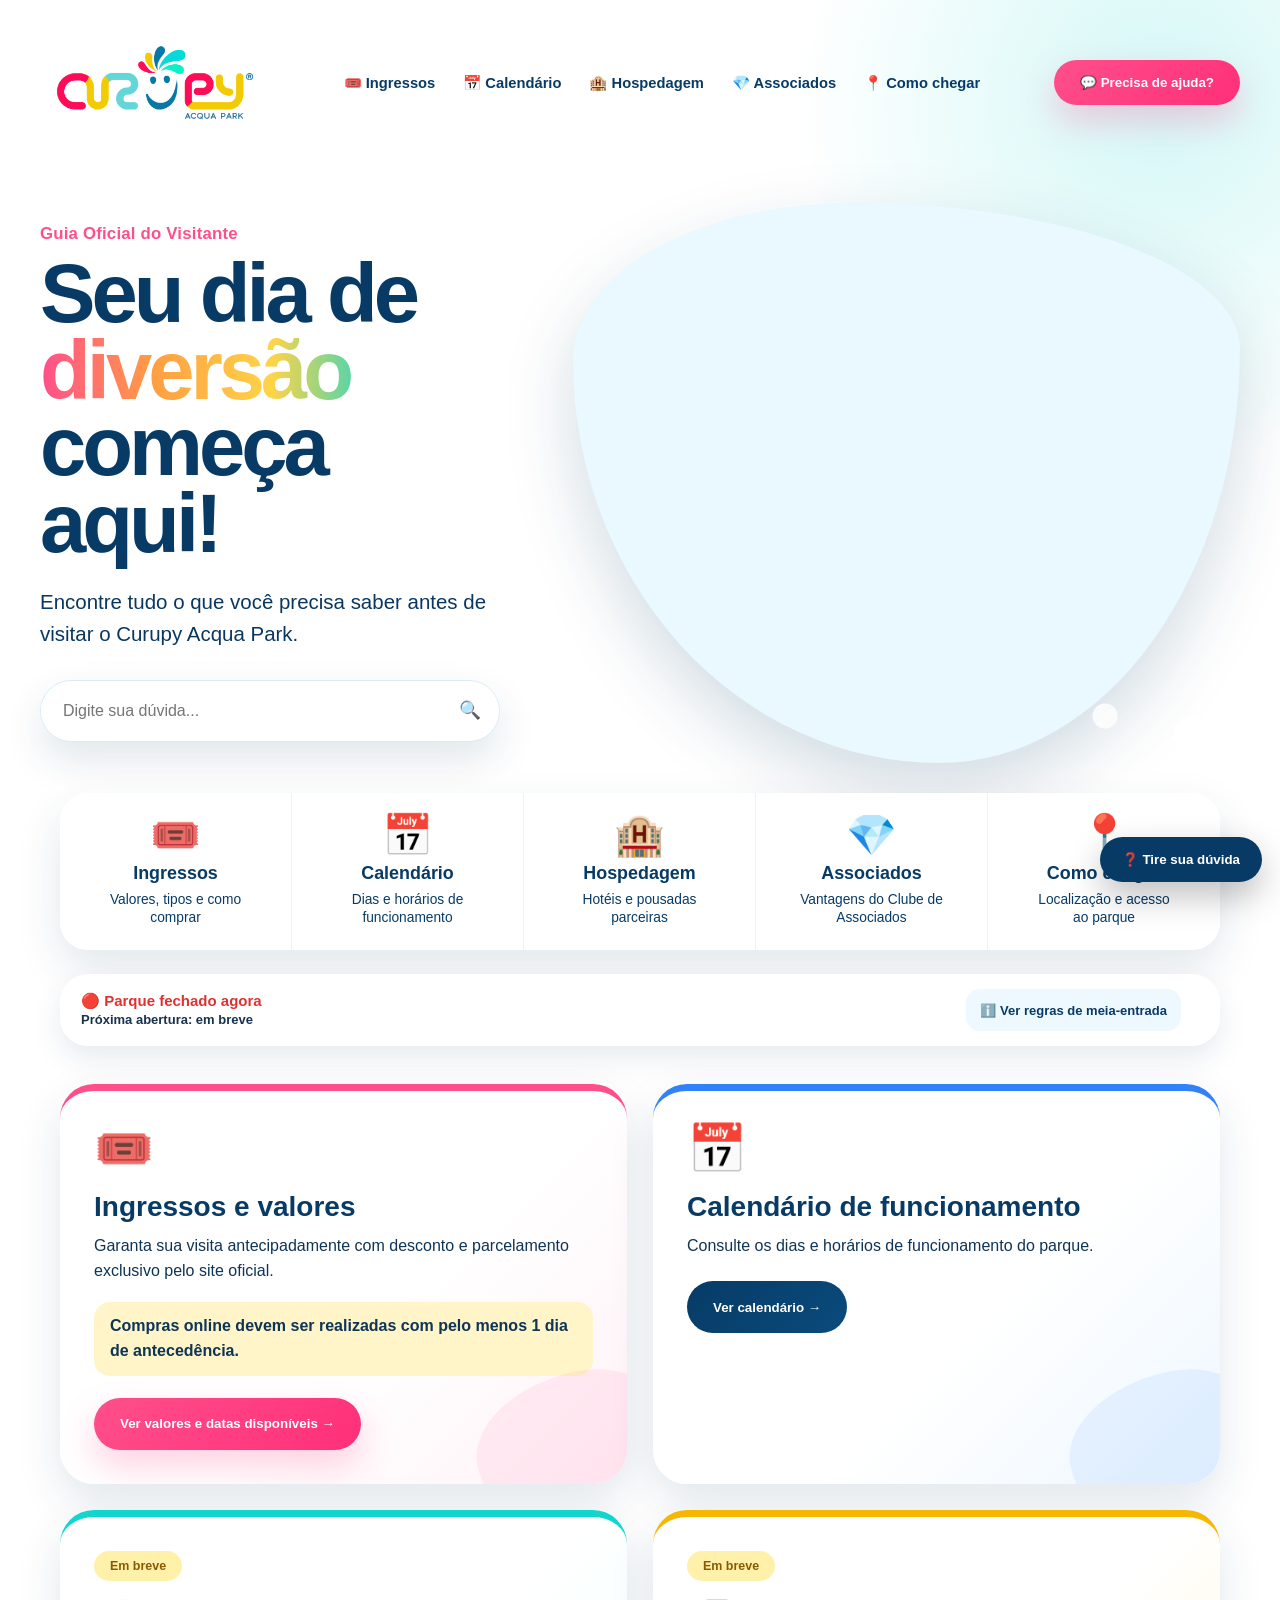
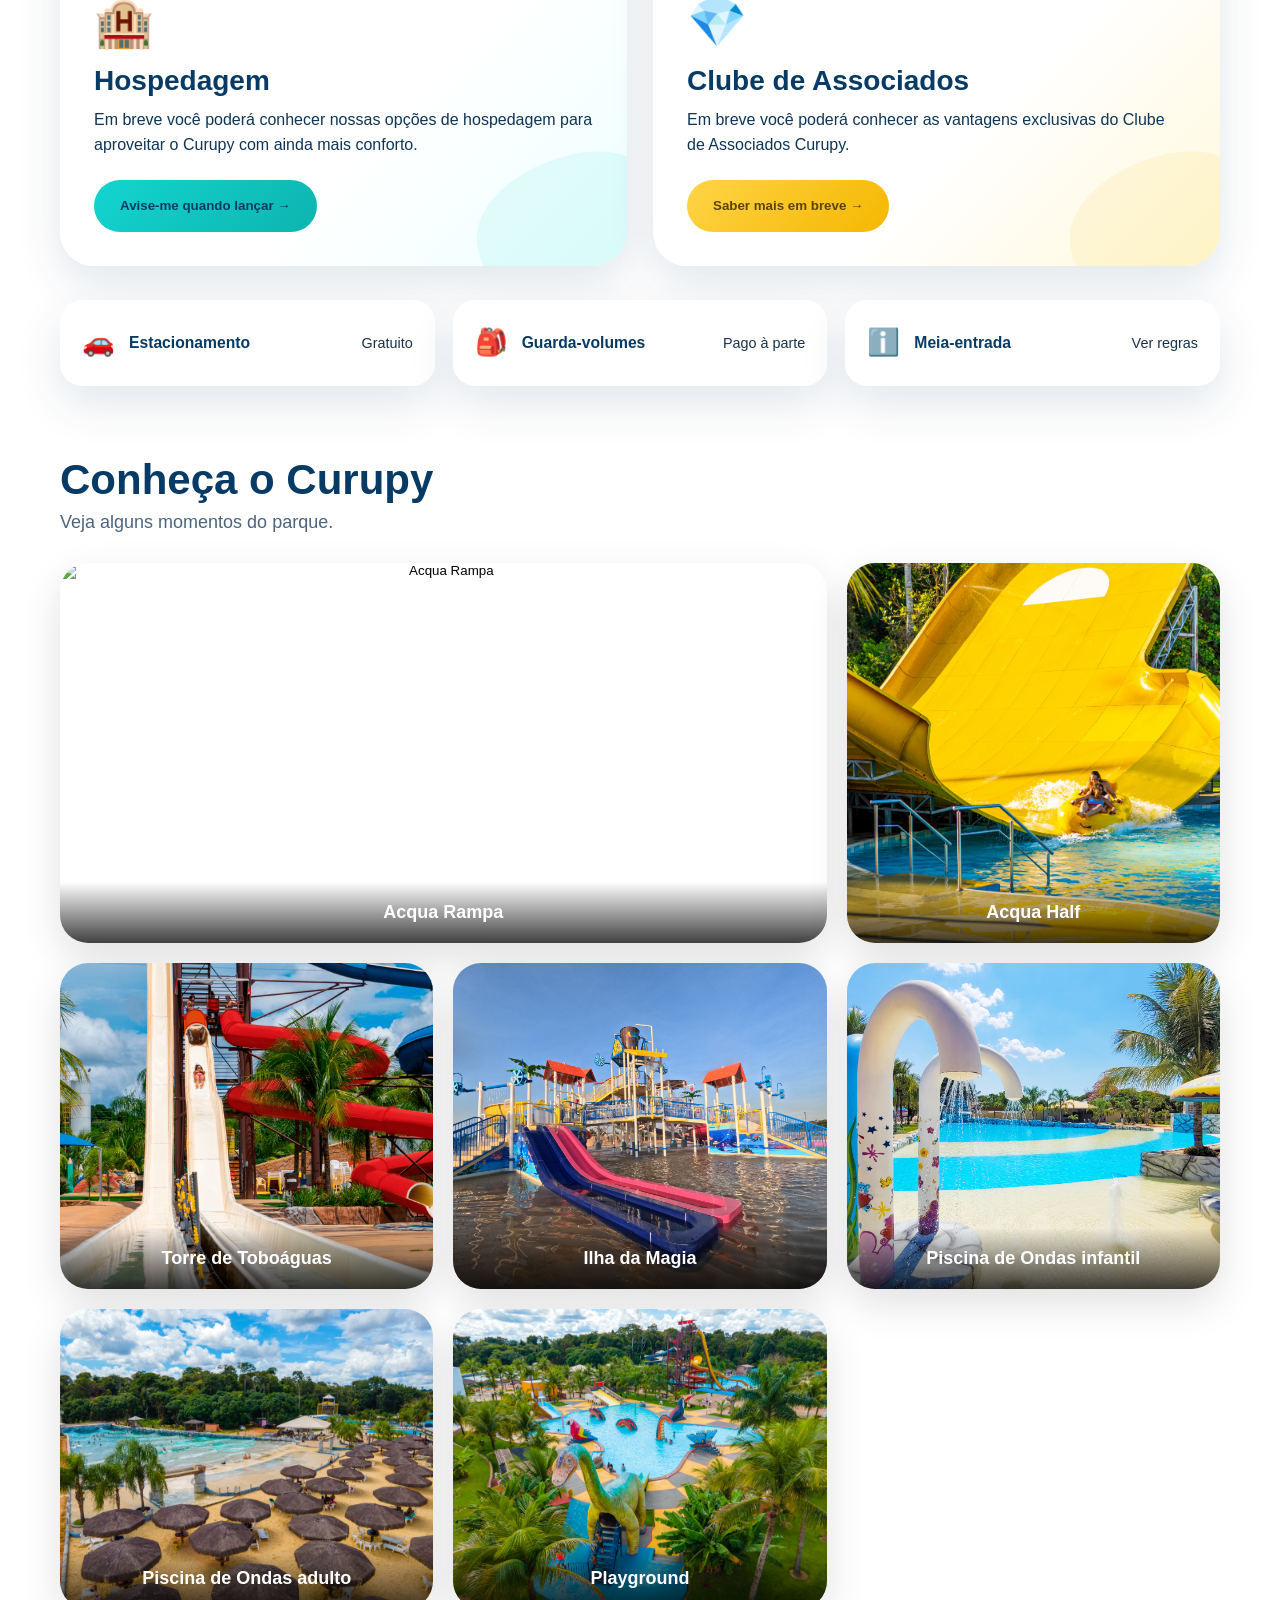
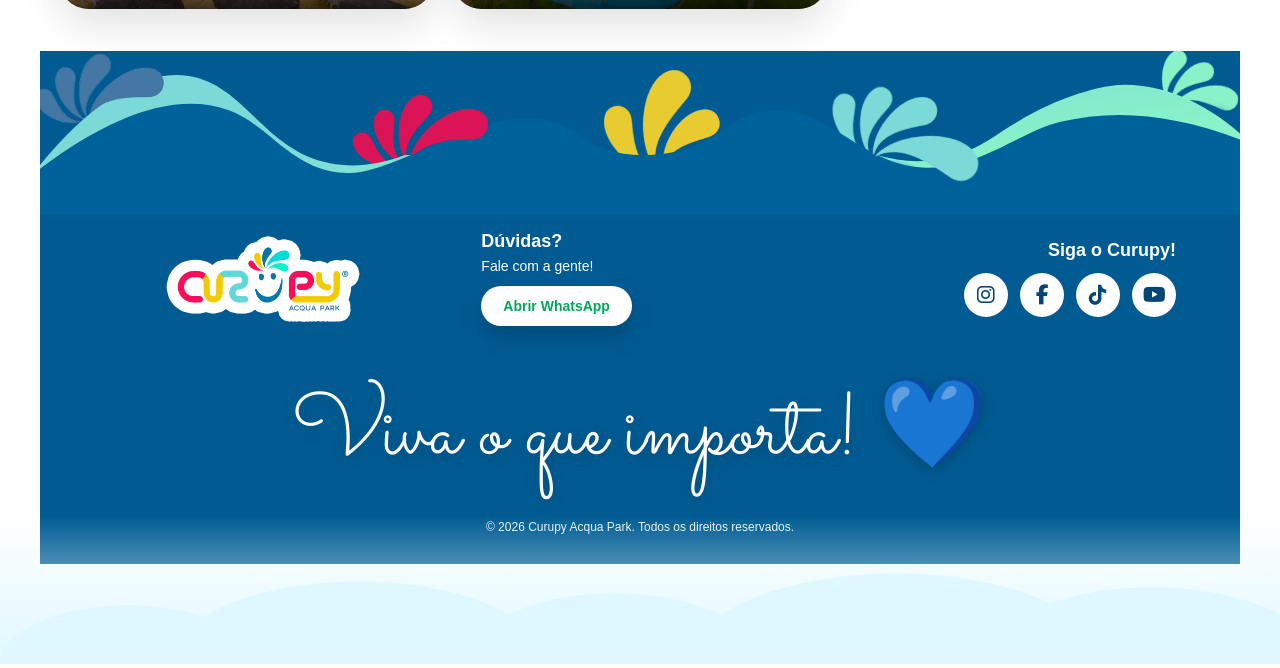
==== commit d5591cff: "Update index.html" ====
--- a/index.html
+++ b/index.html
@@ -15,11 +15,11 @@
         href="https://cdnjs.cloudflare.com/ajax/libs/font-awesome/6.5.2/css/all.min.css">
 
     <!-- Fonte manuscrita -->
-  <link href="https://fonts.googleapis.com/css2?family=Caveat:wght@700&display=swap" rel="stylesheet">
+<link href="https://fonts.googleapis.com/css2?family=Sacramento&display=swap" rel="stylesheet">
   
-</head>
+</head> 
+<body>
   
-<body>
   <header class="hero">
     <nav class="topbar" aria-label="Navegação principal">
       <a class="brand" href="#topo" aria-label="Curupy Acqua Park">
--- a/style.css
+++ b/style.css
@@ -858,14 +858,17 @@
   text-align:center;
 
   font-family:'Sacramento', cursive;
-  font-size:72px;
+  font-size:88px;
   font-weight:400;
+  line-height:.9;
 
   color:#fff;
-  margin-top:20px;
+
+  margin-top:10px;
+  margin-bottom:10px;
 
   text-shadow:
-    0 3px 12px rgba(0,0,0,.25);
+    0 4px 15px rgba(0,0,0,.20);
 }
 
 .footer-copy{
@@ -1750,8 +1753,8 @@
     max-width:260px;
   }
 
-  .footer-slogan{
-    font-size:22px;
+ .footer-slogan{
+    font-size:56px;
   }
 
   .footer-copy{
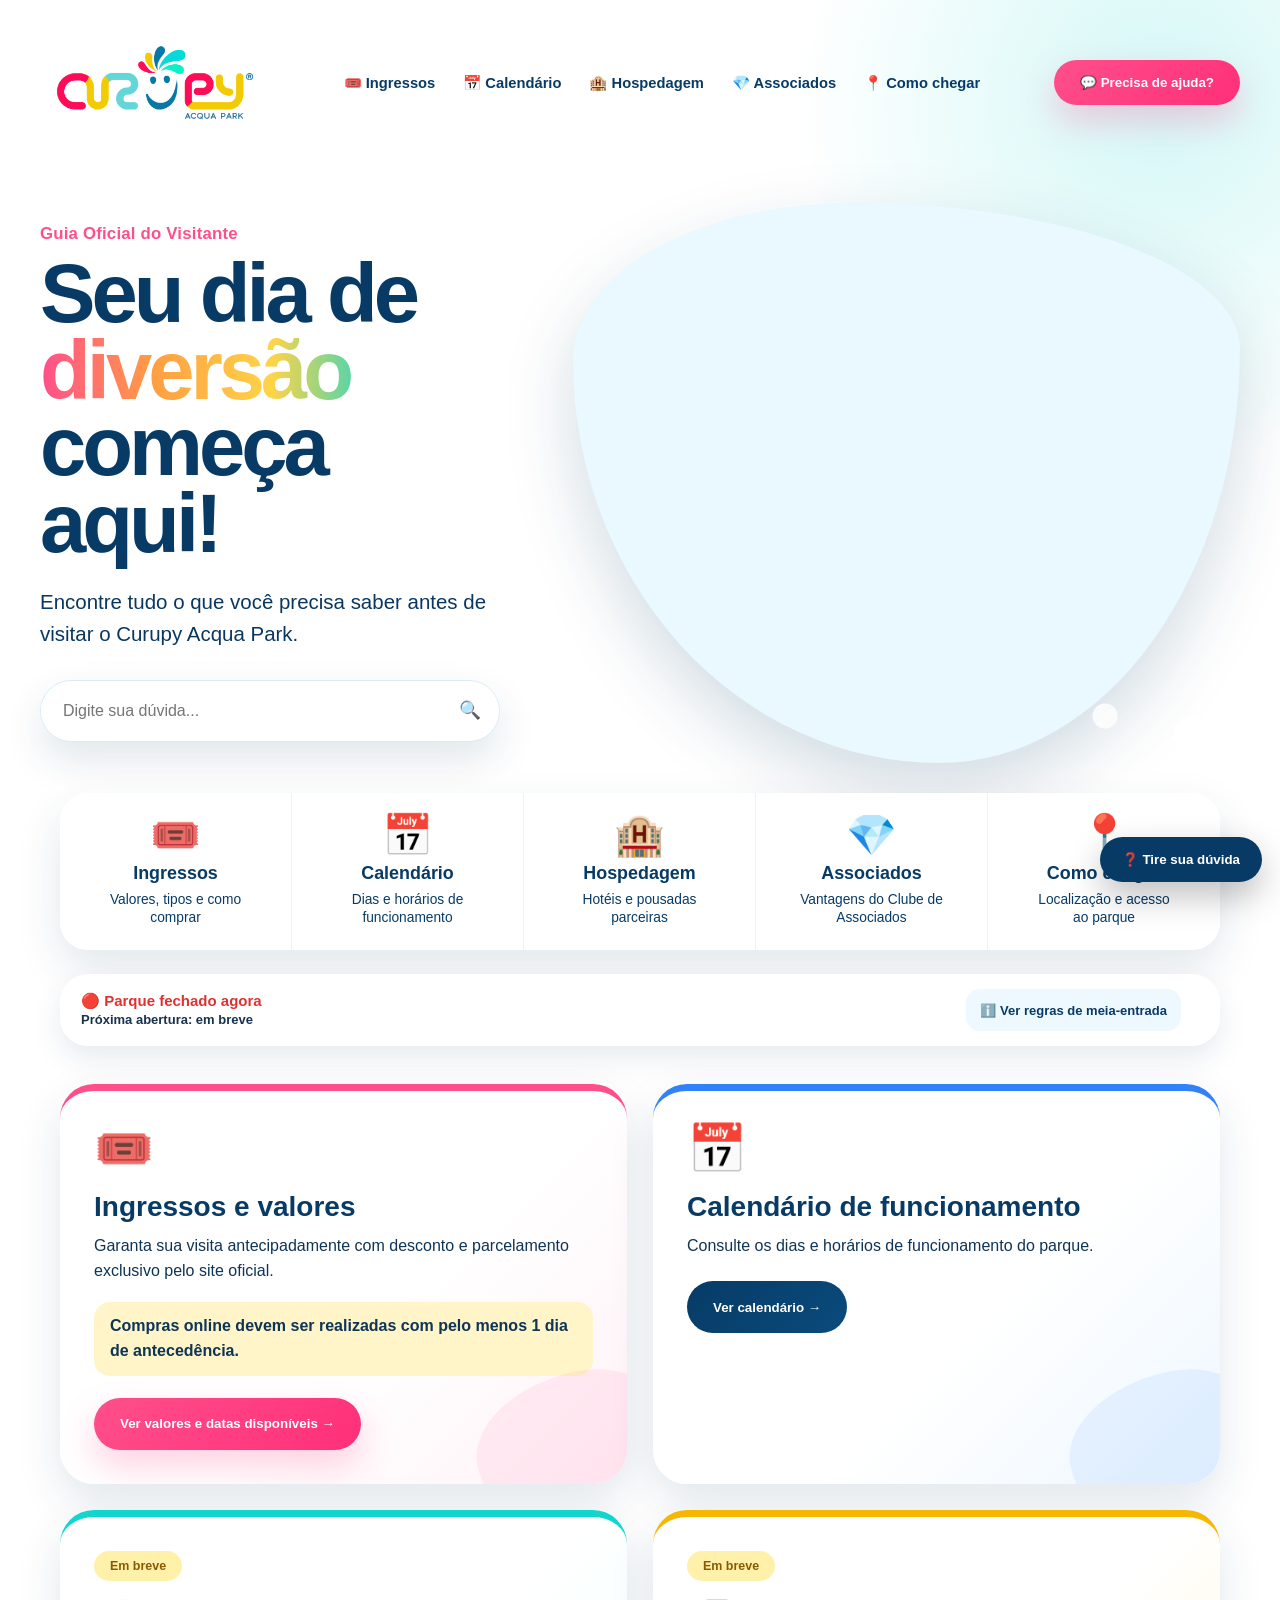
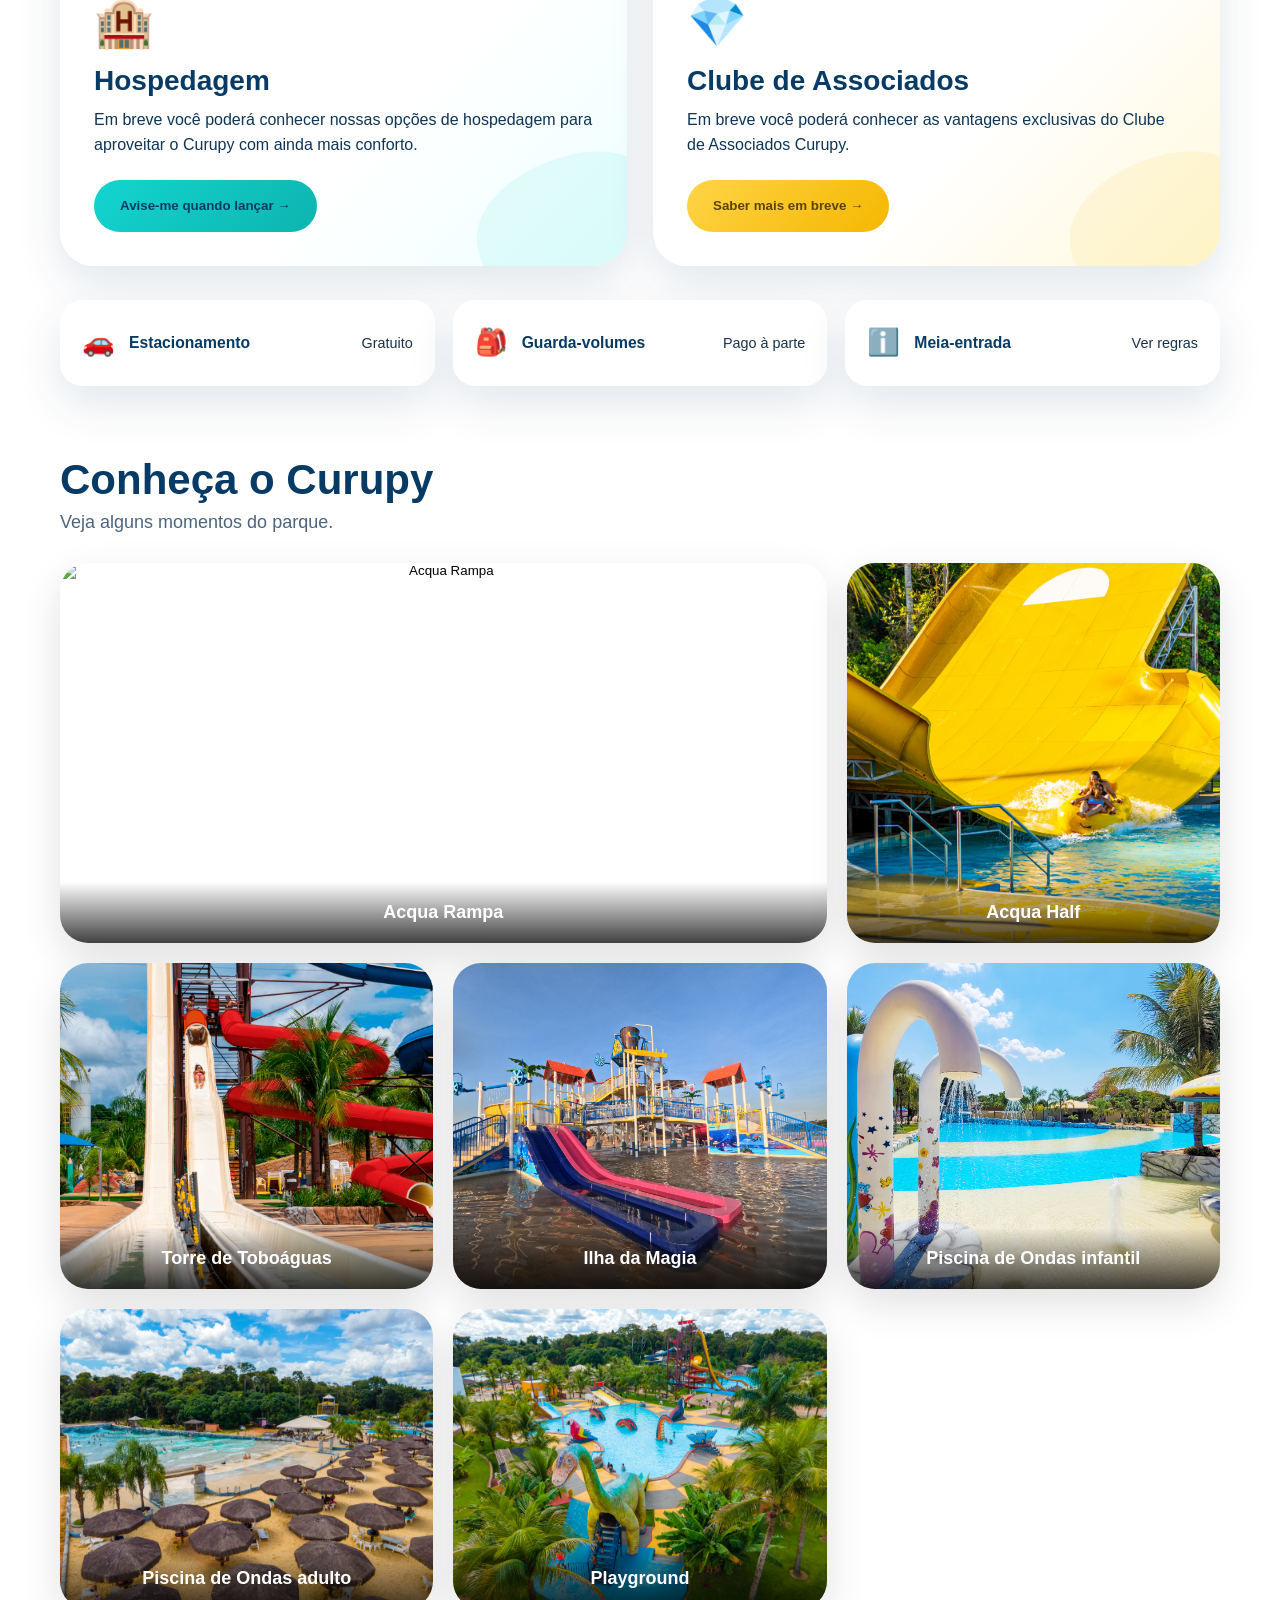
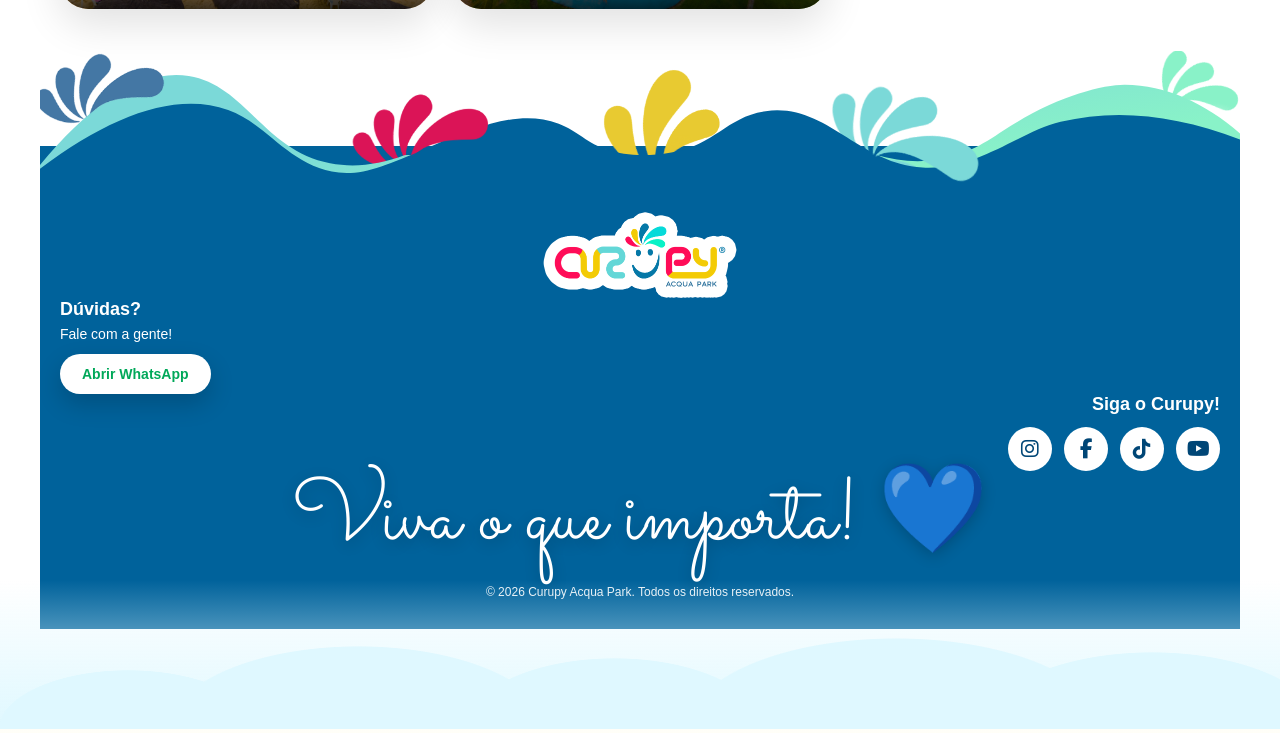
==== commit de518d7f: "Update index.html" ====
--- a/index.html
+++ b/index.html
@@ -362,8 +362,6 @@
     </div>
   </div>
 
-</main>
-
 <script src="dados-barra.js"></script>
 <script src="calendarios.js"></script>
 <script src="script.js"></script>
--- a/style.css
+++ b/style.css
@@ -753,23 +753,36 @@
   position:relative;
   overflow:hidden;
   color:#fff;
-
-  background:
-    url("assets/footer-curupy.svg") center top / 100% auto no-repeat,
-    #005b92;
-
+  background:transparent;
   padding-top:160px;
   padding-bottom:30px;
 }
 
-.footer-inner{
-  max-width:1120px;
-  margin:0 auto;
-  padding:20px 24px;
-  display:grid;
-  grid-template-columns:1fr 1fr 1fr;
-  gap:60px;
-  align-items:center;
+.footer-curupy::before{
+  content:"";
+  position:absolute;
+  top:0;
+  left:0;
+  right:0;
+  height:170px;
+  background:url("assets/footer-curupy.svg") center top / 100% auto no-repeat;
+  z-index:1;
+  pointer-events:none;
+}
+
+.footer-curupy::after{
+  content:"";
+  position:absolute;
+  top:95px;
+  left:0;
+  right:0;
+  bottom:0;
+  background:#00629b;
+  z-index:0;
+}
+
+.footer-inner,
+.footer-copy{
   position:relative;
   z-index:2;
 }
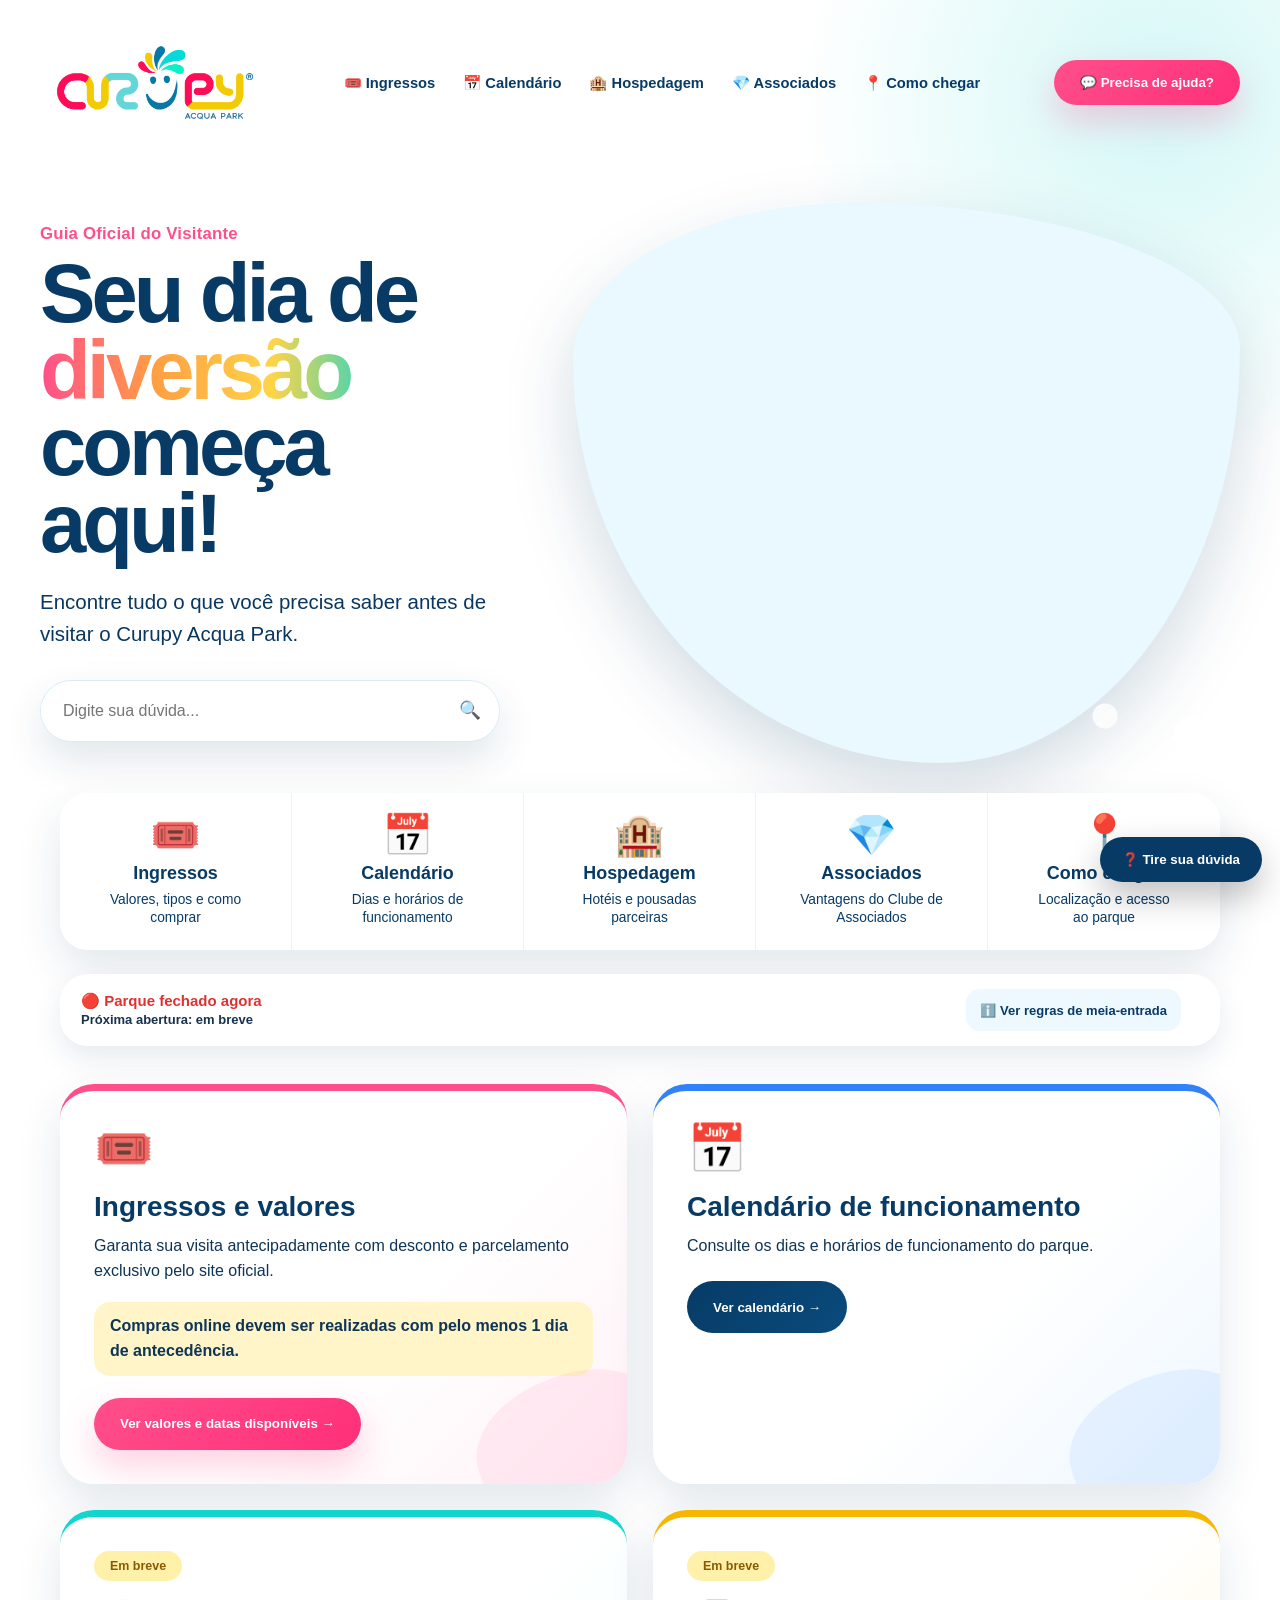
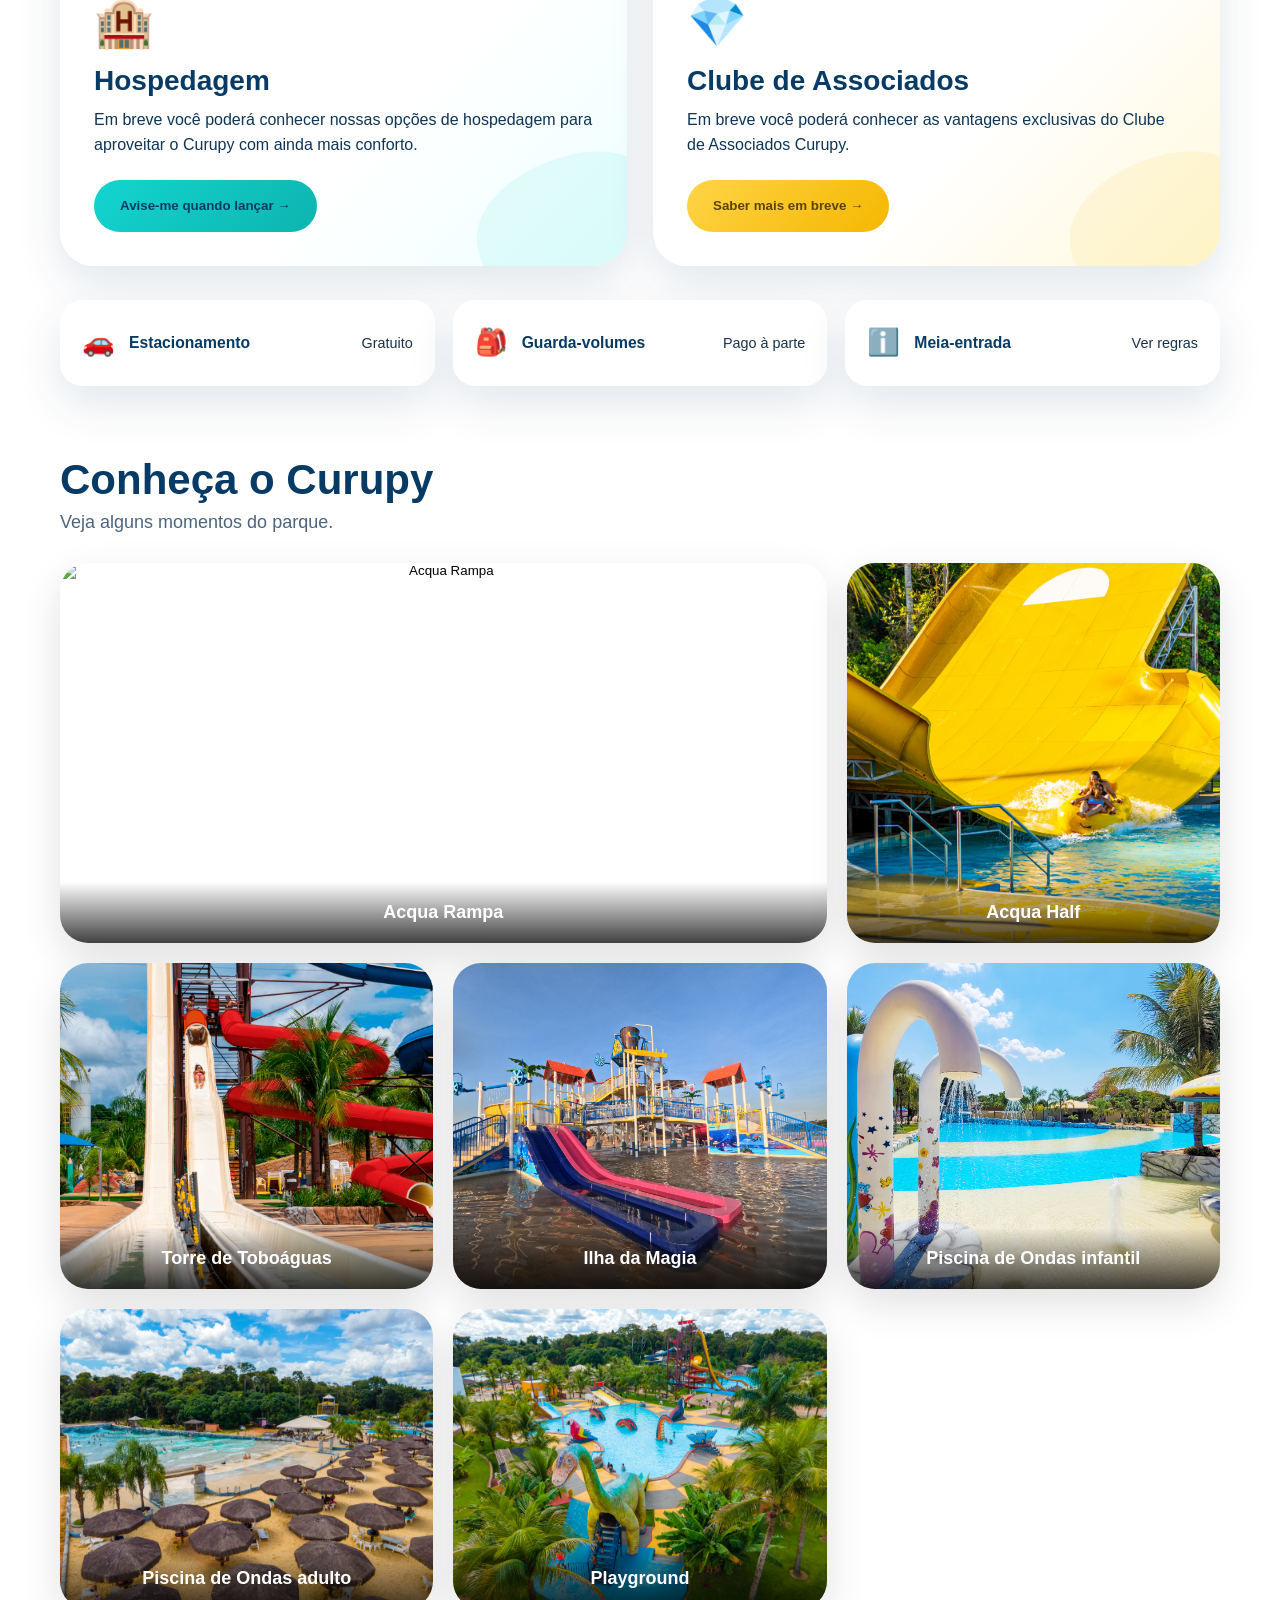
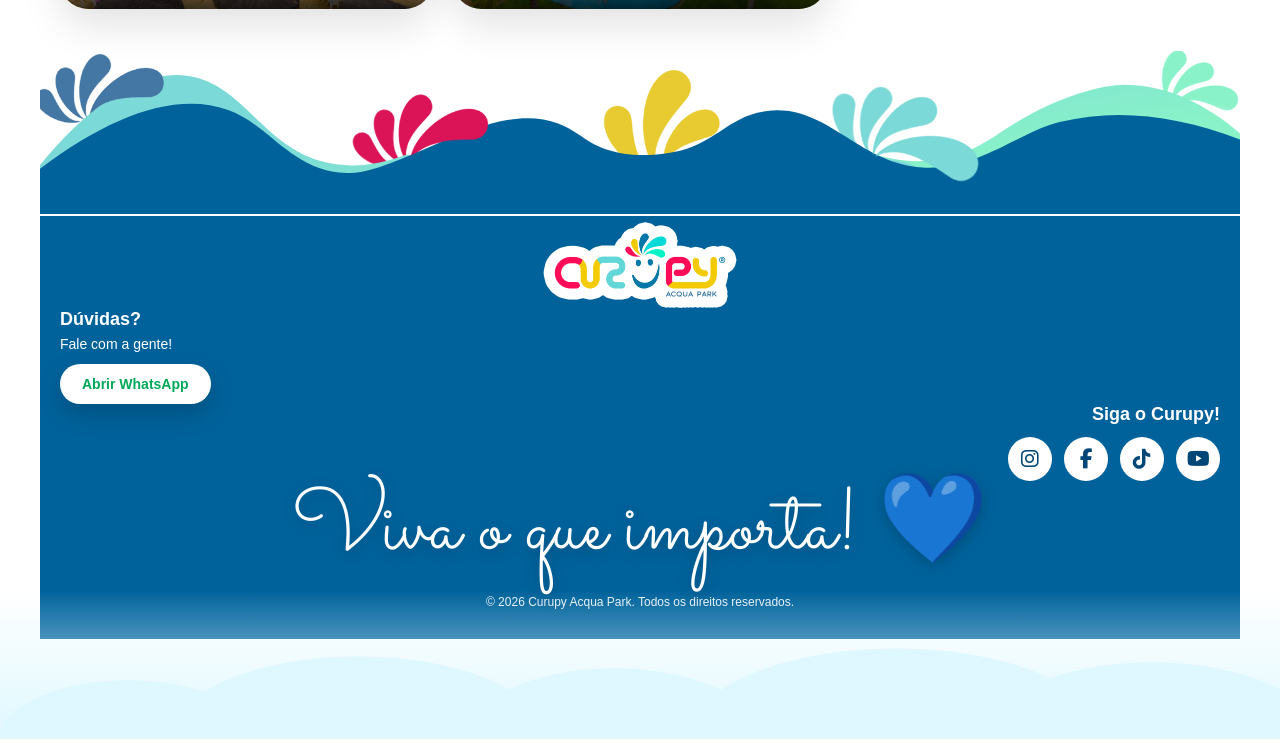
==== commit 6399d8d5: "Update index.html" ====
--- a/index.html
+++ b/index.html
@@ -211,25 +211,25 @@
   <strong>Siga o Curupy!</strong>
 
   <div class="social-icons">
-   <a href="https://instagram.com/curupy"
+   <a href="https://www.instagram.com/curupyacquapark/"
    target="_blank"
    rel="noopener noreferrer">
       <i class="fa-brands fa-instagram"></i>
     </a>
 
-    <a href="https://facebook.com/curupy" 
+    <a href="https://www.facebook.com/CurupyAcquaParkHotel" 
        target="_blank"
    rel="noopener noreferrer">
       <i class="fa-brands fa-facebook-f"></i>
     </a>
 
-    <a href="https://tiktok.com/@curupy" 
+    <a href="https://www.tiktok.com/@curupyacquapark" 
        target="_blank"
    rel="noopener noreferrer">
       <i class="fa-brands fa-tiktok"></i>
     </a>
 
-    <a href="https://youtube.com/@curupy"
+    <a href="hhttps://www.youtube.com/@CurupyAcquaParkHotelOficial"
        target="_blank"
    rel="noopener noreferrer">
       <i class="fa-brands fa-youtube"></i>
--- a/style.css
+++ b/style.css
@@ -748,13 +748,15 @@
 
 /* FOOTER */
 
+/* FOOTER */
+
 .footer-curupy{
   margin-top:42px;
   position:relative;
   overflow:hidden;
   color:#fff;
   background:transparent;
-  padding-top:160px;
+  padding-top:170px;
   padding-bottom:30px;
 }
 
@@ -766,27 +768,27 @@
   right:0;
   height:170px;
   background:url("assets/footer-curupy.svg") center top / 100% auto no-repeat;
-  z-index:1;
+  z-index:2;
   pointer-events:none;
 }
 
 .footer-curupy::after{
   content:"";
   position:absolute;
-  top:95px;
+  top:165px;
   left:0;
   right:0;
   bottom:0;
   background:#00629b;
   z-index:0;
+  pointer-events:none;
 }
 
 .footer-inner,
 .footer-copy{
   position:relative;
-  z-index:2;
-}
-
+  z-index:3;
+}
 .footer-logo{
   display:flex;
   justify-content:center;
@@ -1860,3 +1862,99 @@
   }
 }
 
+@media(max-width:768px){
+  /* ajustes aqui dentro */
+}
+
+@media(max-width:768px){
+
+  .barra-fixa{
+    width:calc(100% - 28px);
+    margin:14px auto 0;
+    border-radius:22px;
+  }
+
+  .barra-fixa.fixa{
+    top:10px;
+    width:calc(100% - 28px);
+  }
+
+  .barra-inner{
+    padding:16px;
+  }
+
+  .barra-status strong{
+    font-size:14px;
+    line-height:1.15;
+  }
+
+  .barra-status span{
+    font-size:12px;
+    line-height:1.25;
+  }
+
+  .barra-precos{
+    display:grid;
+    grid-template-columns:1fr 1fr;
+    gap:8px;
+    margin-top:14px;
+  }
+
+  .barra-precos-title{
+    grid-column:1/-1;
+    font-size:13px;
+  }
+
+  .preco-pill{
+    padding:9px 8px;
+    border-radius:13px;
+    font-size:12px;
+    line-height:1.2;
+    white-space:normal;
+  }
+
+  .link-meia{
+    grid-column:1/-1;
+    min-height:40px;
+    padding:10px 12px;
+    font-size:12px;
+    border-radius:14px;
+  }
+
+  .footer-curupy{
+    margin-top:42px;
+    padding-top:105px;
+    padding-bottom:95px;
+  }
+
+  .footer-curupy::before{
+    height:120px;
+    background-size:130% auto;
+    background-position:center top;
+  }
+
+  .footer-curupy::after{
+    top:118px;
+  }
+
+  .footer-inner{
+    padding:18px 20px 8px;
+    gap:16px;
+  }
+
+  .footer-logo img{
+    width:128px;
+  }
+
+  .footer-slogan{
+    font-size:58px;
+    line-height:.85;
+    max-width:310px;
+    margin:4px auto 8px;
+  }
+
+  .footer-copy{
+    font-size:10px;
+    padding:8px 16px 0;
+  }
+}
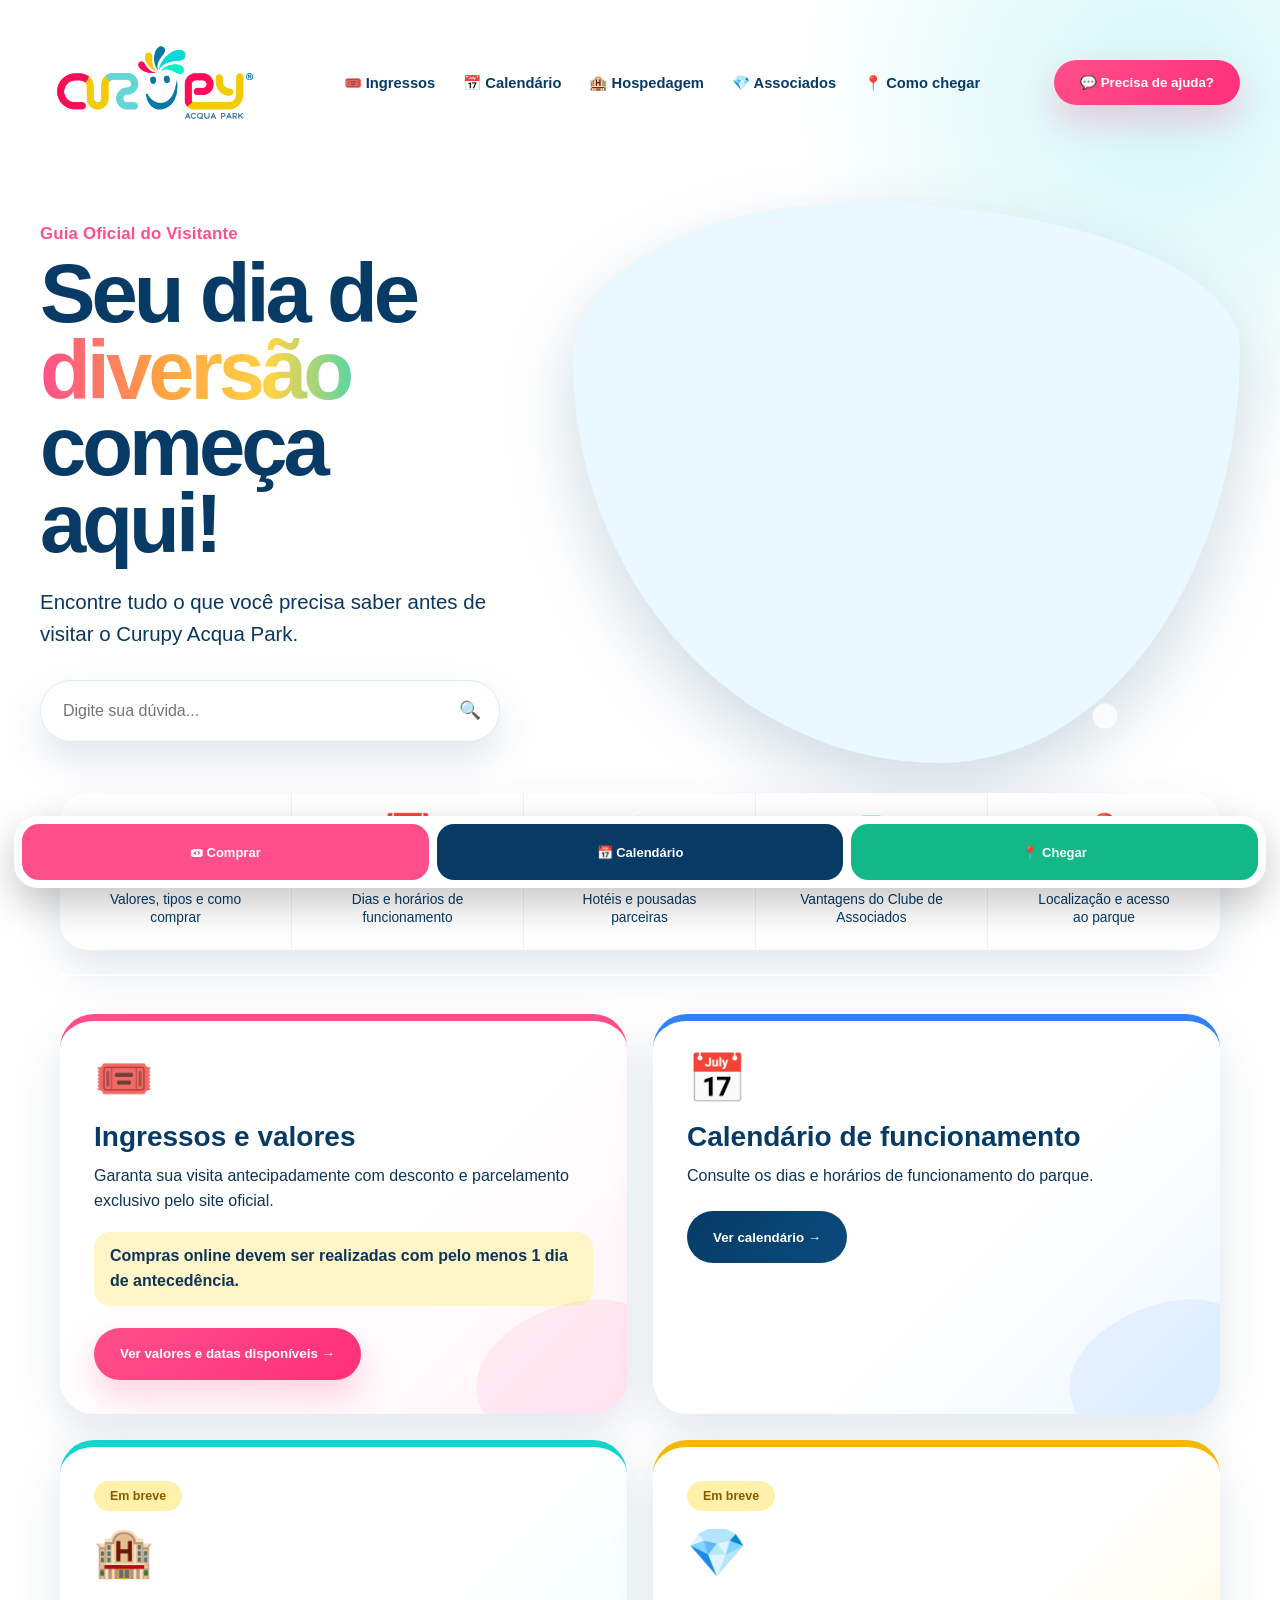
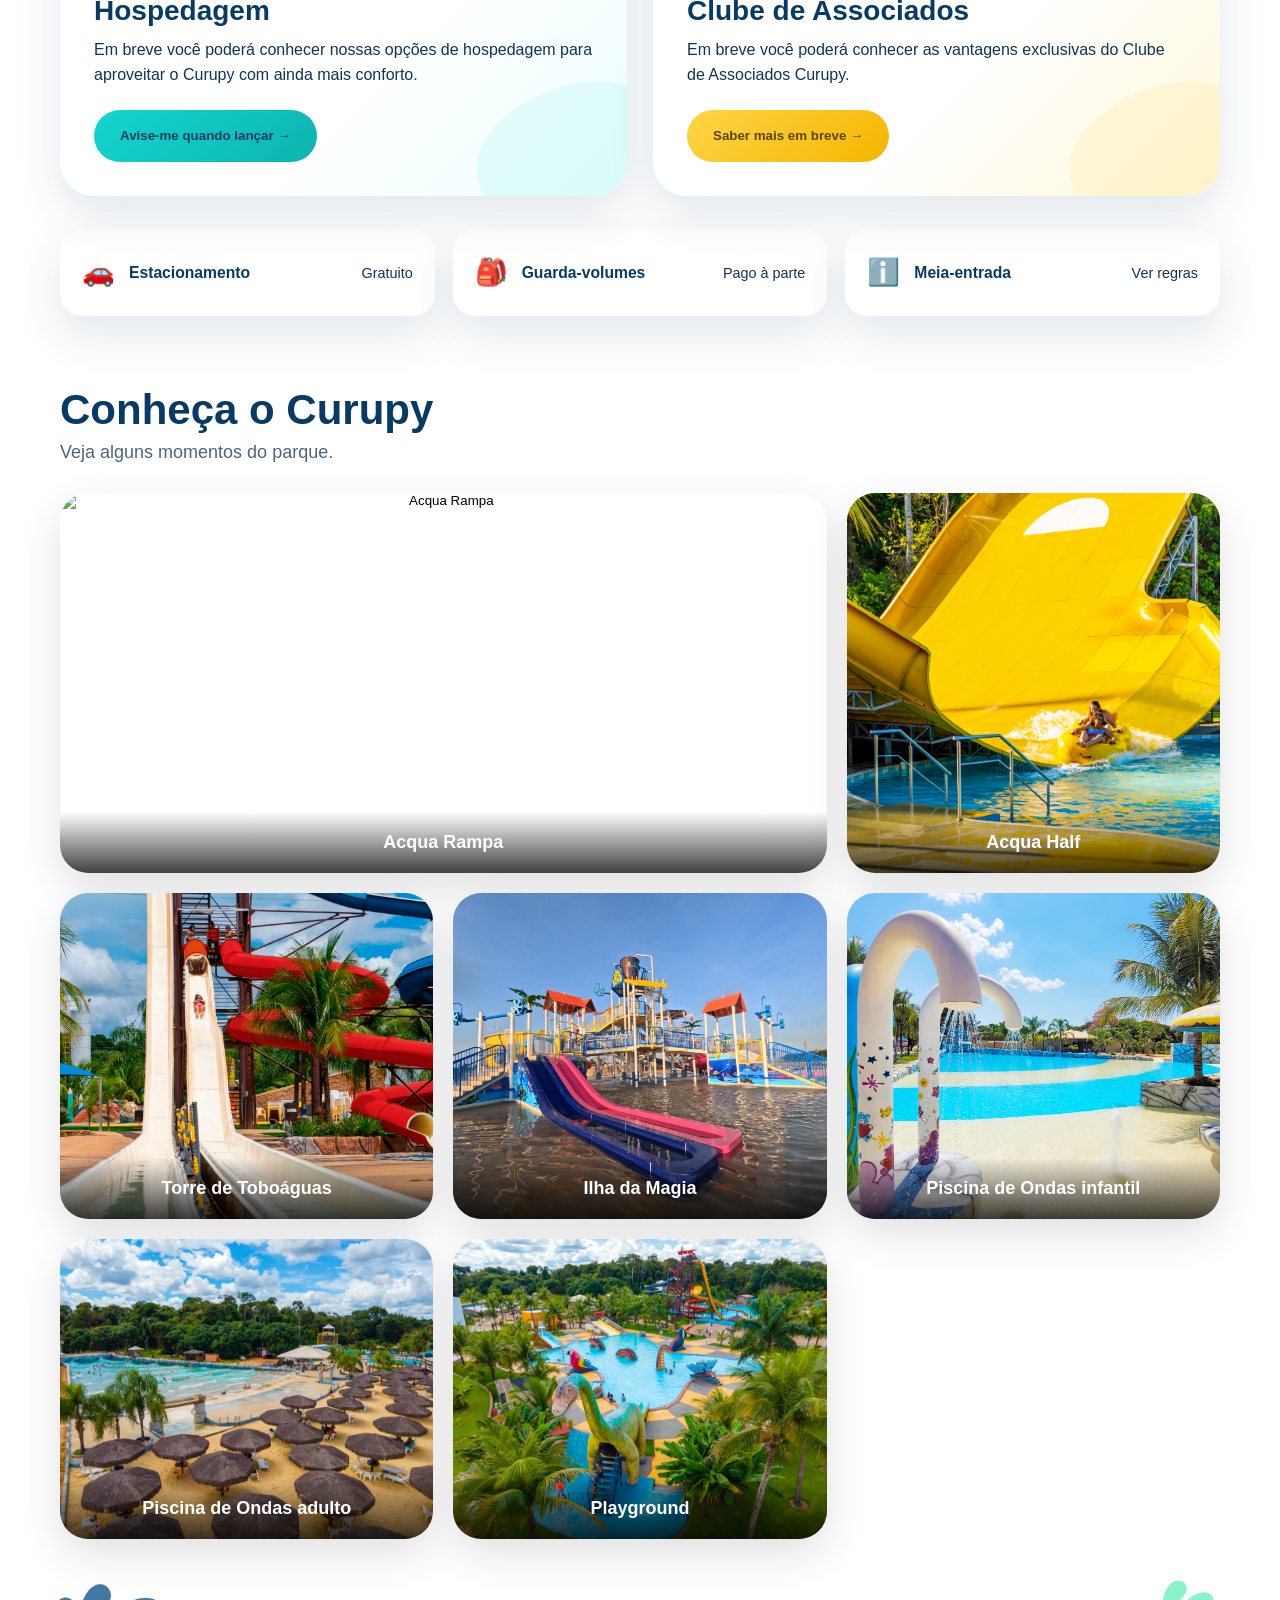
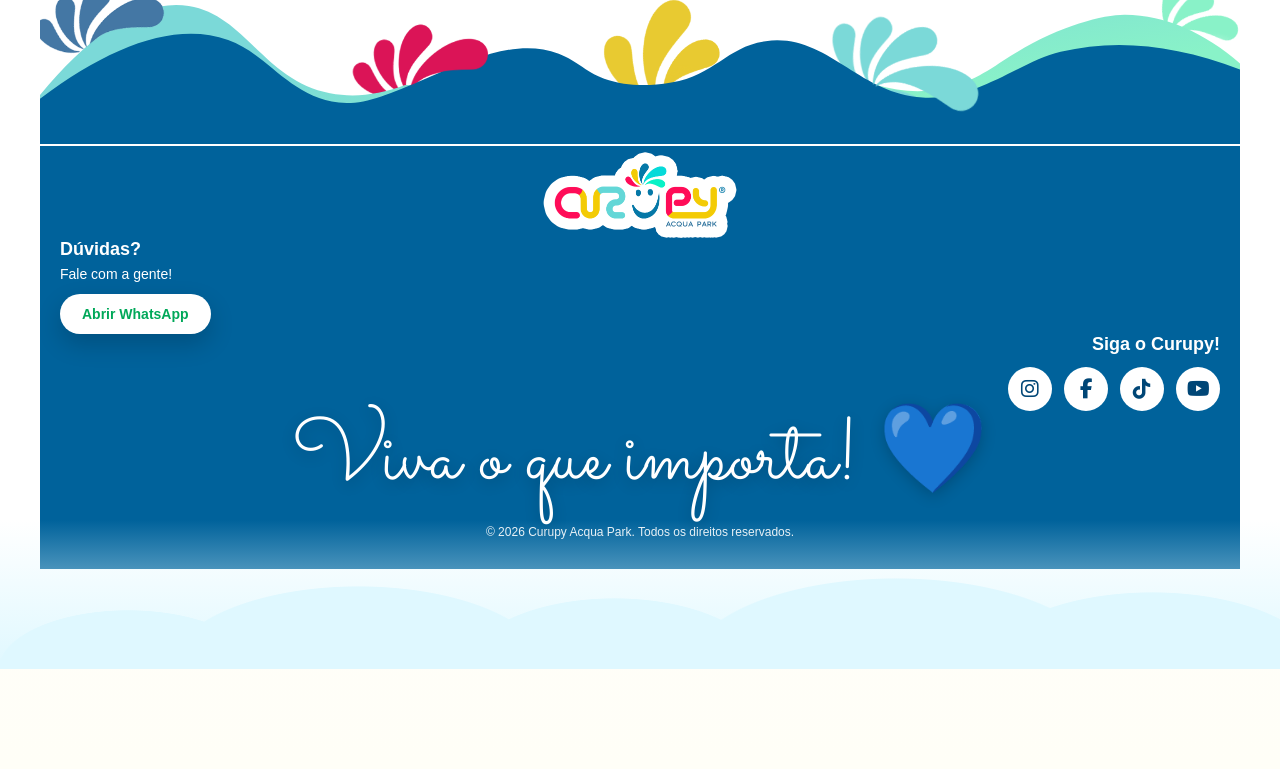
==== commit e20881de: "Update index.html" ====
--- a/index.html
+++ b/index.html
@@ -229,7 +229,7 @@
       <i class="fa-brands fa-tiktok"></i>
     </a>
 
-    <a href="hhttps://www.youtube.com/@CurupyAcquaParkHotelOficial"
+    <a href="https://www.youtube.com/@CurupyAcquaParkHotelOficial"
        target="_blank"
    rel="noopener noreferrer">
       <i class="fa-brands fa-youtube"></i>
--- a/style.css
+++ b/style.css
@@ -1631,31 +1631,59 @@
   .atalho-card small{
     font-size:13px;
   }
-
-  .barra-fixa{
+.barra-fixa{
+    width:calc(100% - 28px);
+    margin:14px auto 0;
+    border-radius:22px;
+  }
+
+  .barra-fixa.fixa{
     top:10px;
-    width:calc(100% - 32px);
-    margin:16px auto 0;
-    border-radius:20px;
+    width:calc(100% - 28px);
   }
 
   .barra-inner{
-    display:block;
-    padding:14px;
+    padding:16px;
+  }
+
+  .barra-status strong{
+    font-size:14px;
+    line-height:1.15;
+  }
+
+  .barra-status span{
+    font-size:12px;
+    line-height:1.25;
   }
 
   .barra-precos{
+    display:grid;
     grid-template-columns:1fr 1fr;
-    margin-top:12px;
+    gap:8px;
+    margin-top:14px;
   }
 
   .barra-precos-title{
     grid-column:1/-1;
-  }
-
-  .preco-pill{
+    font-size:13px;
+  }
+
+ .preco-pill{
+    padding:9px 8px;
+    border-radius:13px;
+    font-size:12px;
+    line-height:1.2;
     white-space:normal;
   }
+
+    .link-meia{
+    grid-column:1/-1;
+    min-height:40px;
+    padding:10px 12px;
+    font-size:12px;
+    border-radius:14px;
+  }
+
 
   .grid-principal{
     grid-template-columns:1fr;
@@ -1739,19 +1767,18 @@
   }
 
   .footer-curupy{
-    margin-top:50px;
-    padding-top:90px;
-  }
-
-  .footer-inner{
-    grid-template-columns:1fr;
-    padding:16px;
-    gap:18px;
-    text-align:center;
+    margin-top:42px;
+    padding-top:105px;
+    padding-bottom:95px;
+  }
+
+.footer-inner{
+    padding:18px 20px 8px;
+    gap:16px;
   }
 
   .footer-logo img{
-    width:140px;
+    width:128px;
   }
 
   .footer-contato,
@@ -1768,14 +1795,18 @@
     max-width:260px;
   }
 
- .footer-slogan{
-    font-size:56px;
+   .footer-slogan{
+    font-size:58px;
+    line-height:.85;
+    max-width:310px;
+    margin:4px auto 8px;
   }
 
   .footer-copy{
-    font-size:11px;
-    padding:10px 16px 0;
-  }
+    font-size:10px;
+    padding:8px 16px 0;
+  }
+}
 
   .ajuda{
     display:none;
@@ -1861,100 +1892,3 @@
     height:88vh;
   }
 }
-
-@media(max-width:768px){
-  /* ajustes aqui dentro */
-}
-
-@media(max-width:768px){
-
-  .barra-fixa{
-    width:calc(100% - 28px);
-    margin:14px auto 0;
-    border-radius:22px;
-  }
-
-  .barra-fixa.fixa{
-    top:10px;
-    width:calc(100% - 28px);
-  }
-
-  .barra-inner{
-    padding:16px;
-  }
-
-  .barra-status strong{
-    font-size:14px;
-    line-height:1.15;
-  }
-
-  .barra-status span{
-    font-size:12px;
-    line-height:1.25;
-  }
-
-  .barra-precos{
-    display:grid;
-    grid-template-columns:1fr 1fr;
-    gap:8px;
-    margin-top:14px;
-  }
-
-  .barra-precos-title{
-    grid-column:1/-1;
-    font-size:13px;
-  }
-
-  .preco-pill{
-    padding:9px 8px;
-    border-radius:13px;
-    font-size:12px;
-    line-height:1.2;
-    white-space:normal;
-  }
-
-  .link-meia{
-    grid-column:1/-1;
-    min-height:40px;
-    padding:10px 12px;
-    font-size:12px;
-    border-radius:14px;
-  }
-
-  .footer-curupy{
-    margin-top:42px;
-    padding-top:105px;
-    padding-bottom:95px;
-  }
-
-  .footer-curupy::before{
-    height:120px;
-    background-size:130% auto;
-    background-position:center top;
-  }
-
-  .footer-curupy::after{
-    top:118px;
-  }
-
-  .footer-inner{
-    padding:18px 20px 8px;
-    gap:16px;
-  }
-
-  .footer-logo img{
-    width:128px;
-  }
-
-  .footer-slogan{
-    font-size:58px;
-    line-height:.85;
-    max-width:310px;
-    margin:4px auto 8px;
-  }
-
-  .footer-copy{
-    font-size:10px;
-    padding:8px 16px 0;
-  }
-}
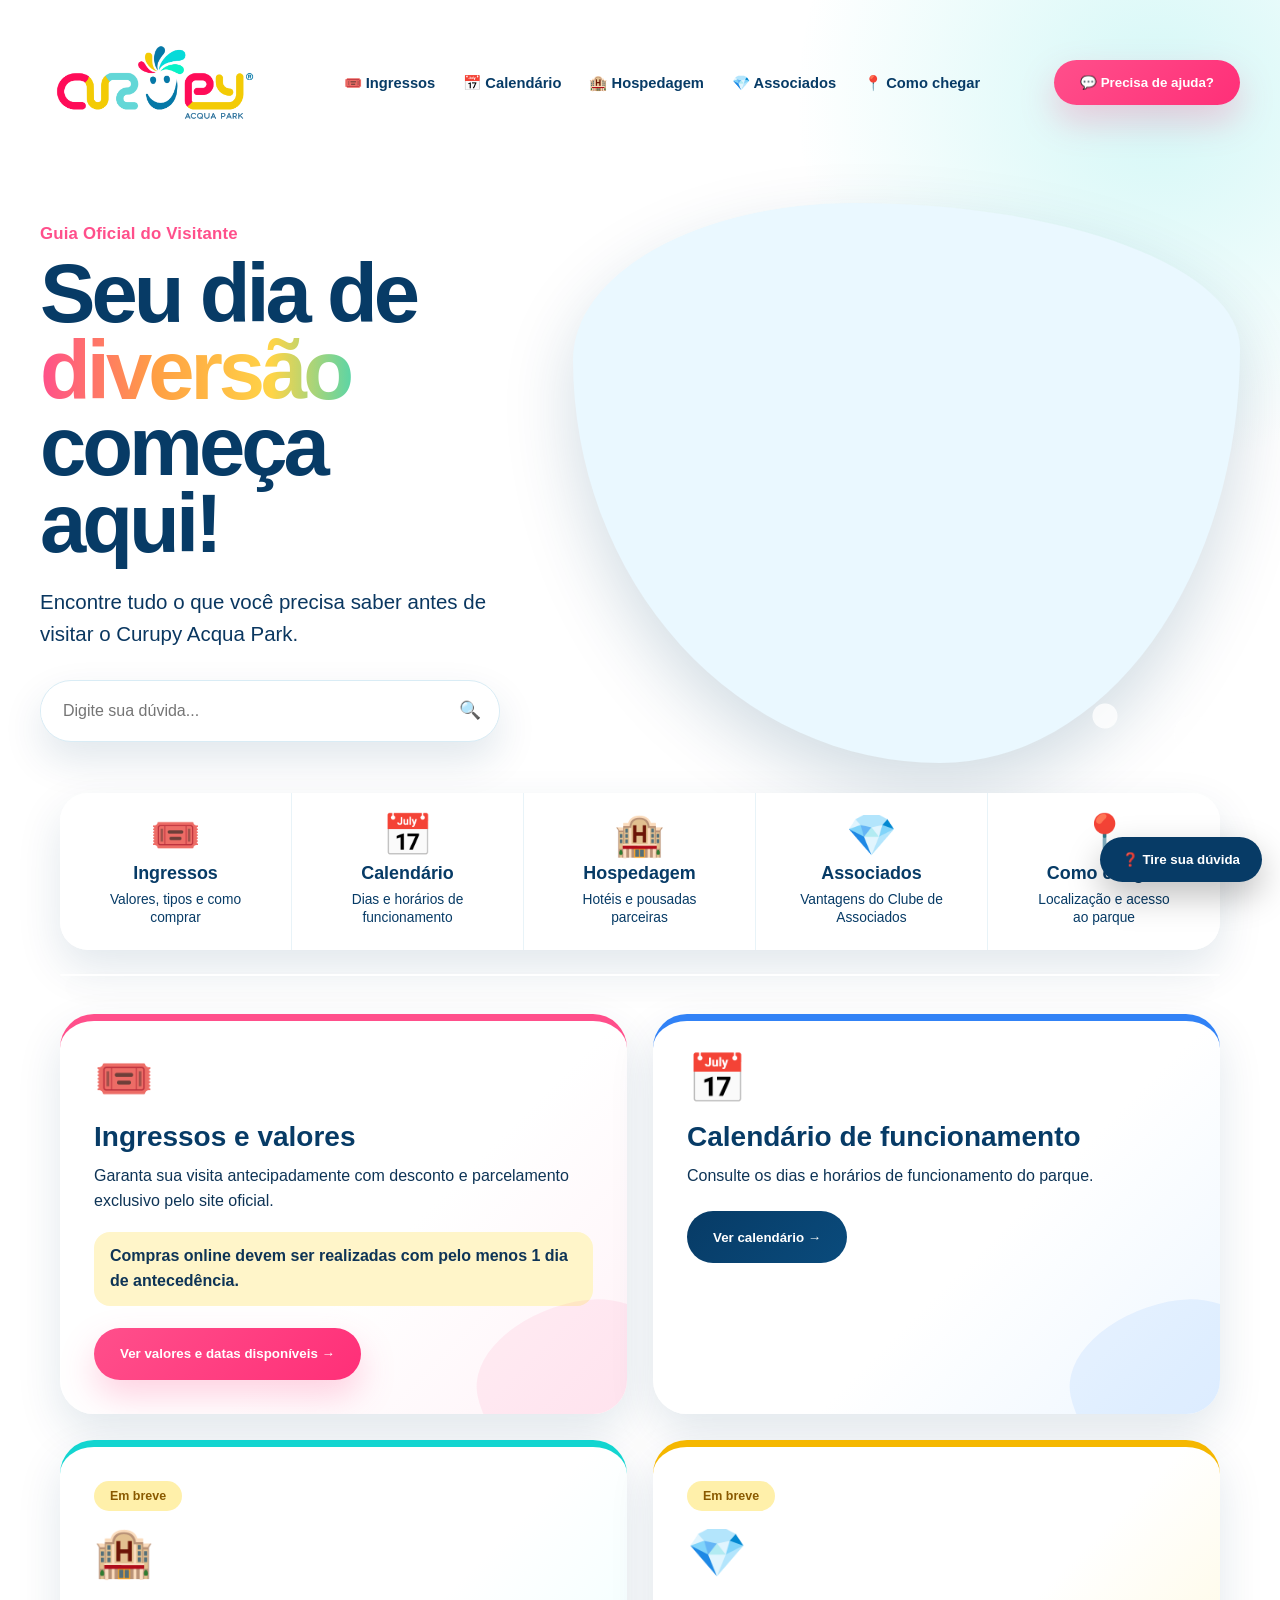
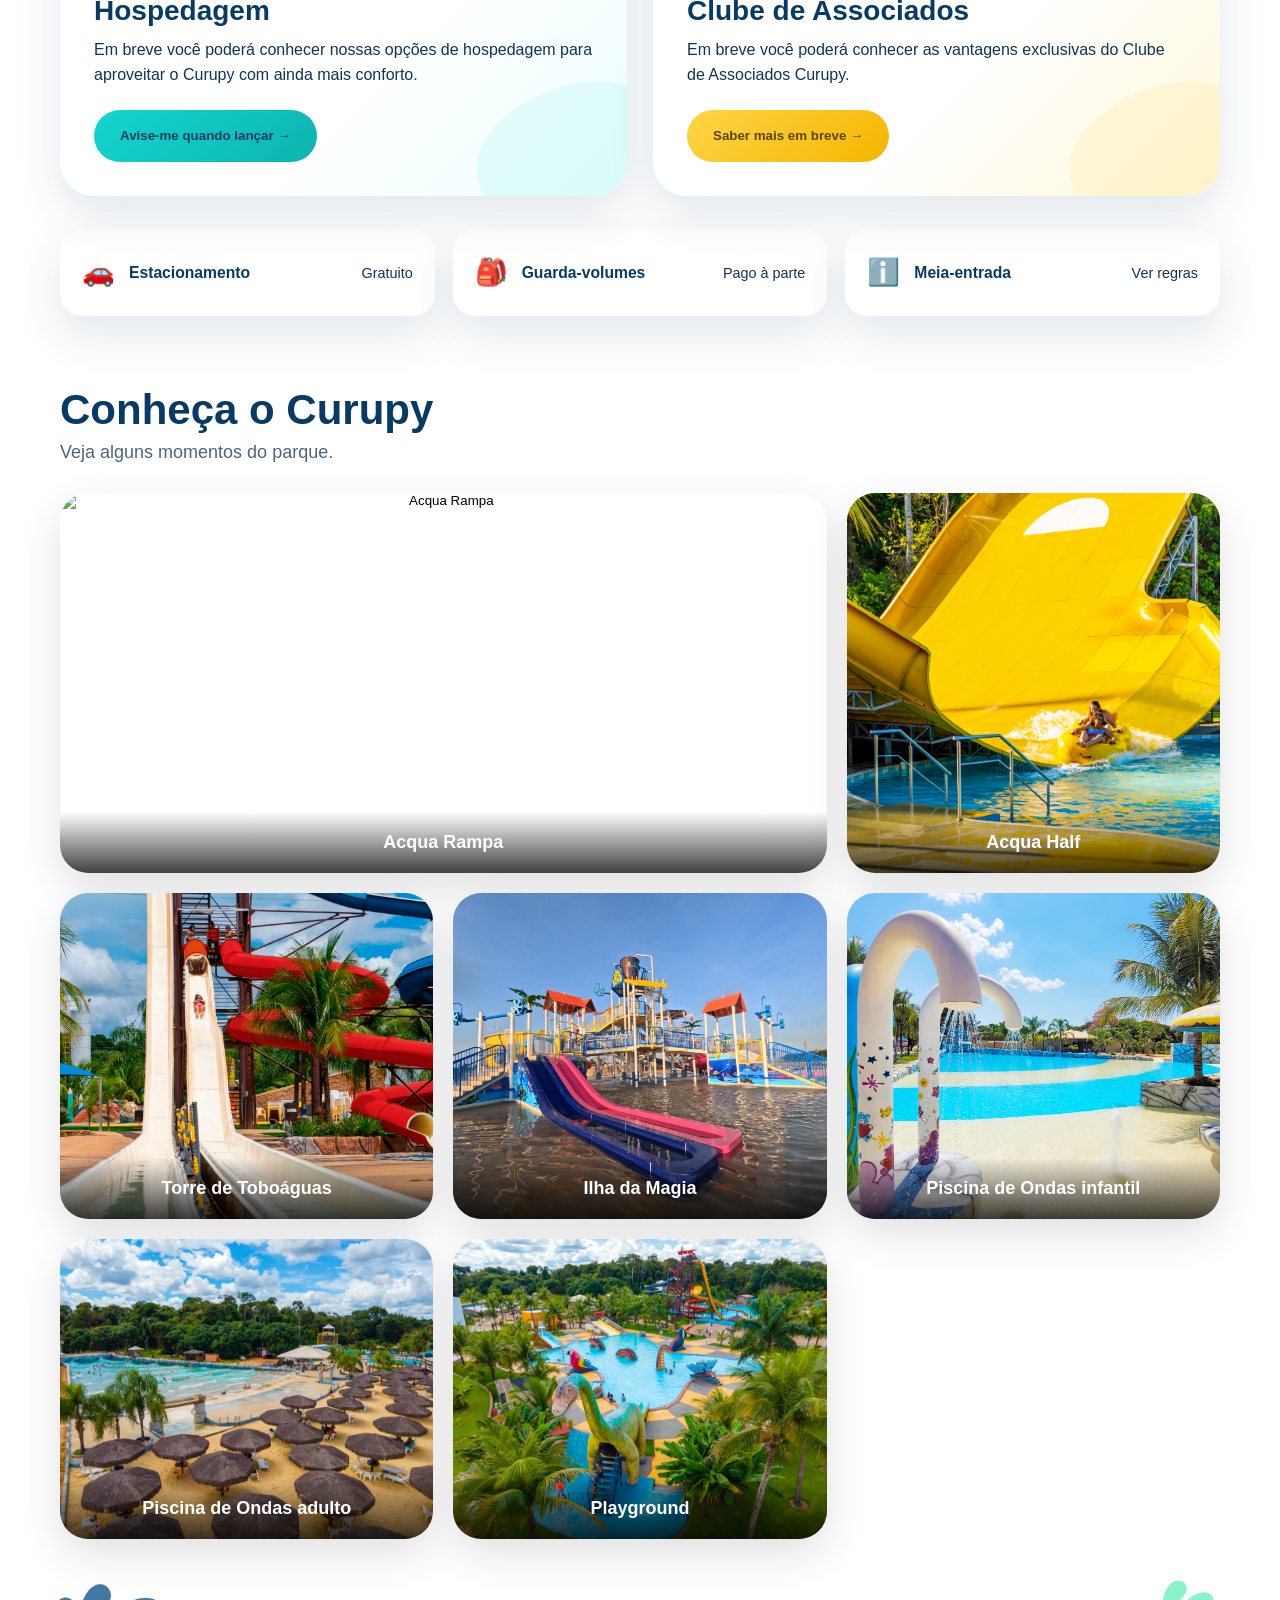
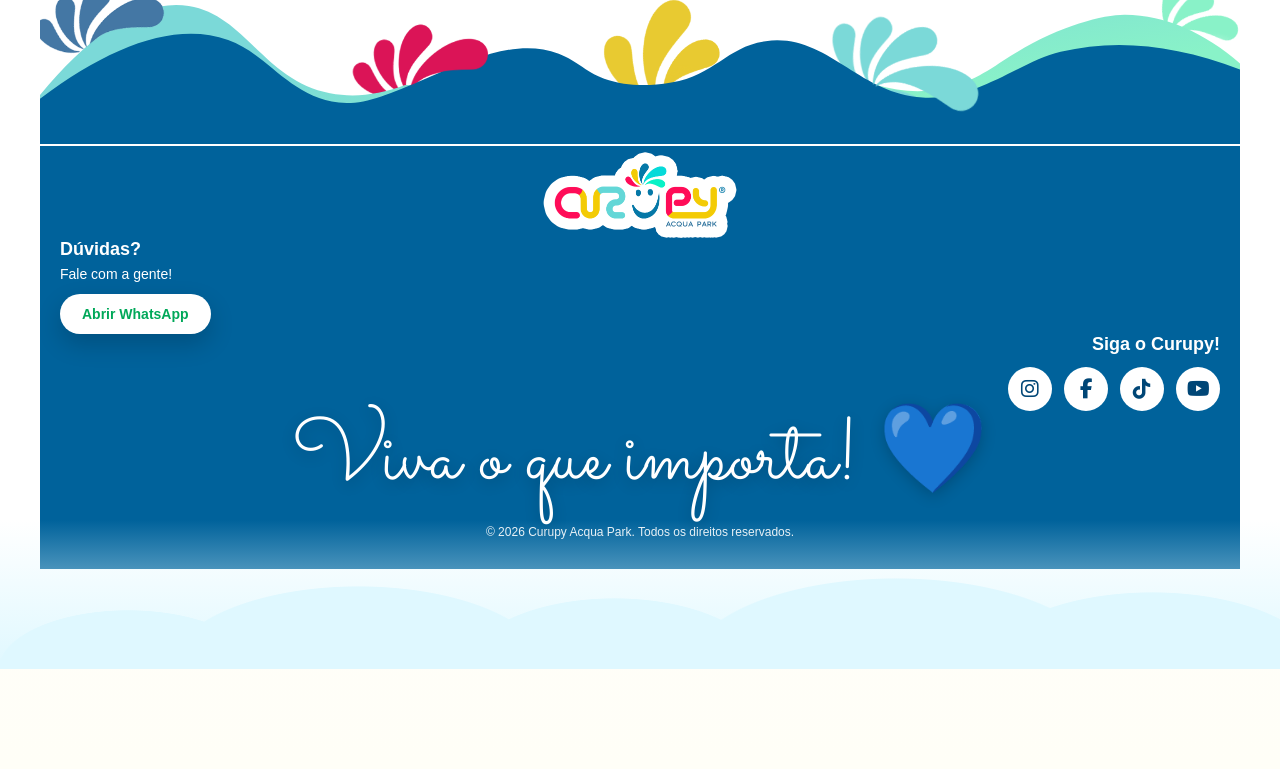
==== commit 86dd394e: "Update index.html" ====
--- a/index.html
+++ b/index.html
@@ -355,12 +355,19 @@
     </div>
   </div>
 
-    <div id="ingressosModal" class="iframe-modal">
-    <div class="iframe-box">
-      <button class="iframe-close" onclick="closeIngressosModal()">×</button>
-      <iframe src="ingressos/index.html" title="Ingressos Curupy" frameborder="0"></iframe>
-    </div>
-  </div>
+ <div id="ingressosModal" class="iframe-modal">
+  <div class="iframe-box">
+    <button class="iframe-close" onclick="closeIngressosModal()">×</button>
+
+    <iframe
+      id="iframeIngressos"
+      src=""
+      title="Ingressos Curupy"
+      frameborder="0">
+    </iframe>
+
+  </div>
+</div>
 
 <script src="dados-barra.js"></script>
 <script src="calendarios.js"></script>
--- a/style.css
+++ b/style.css
@@ -1482,9 +1482,14 @@
   }
 }
 
+/* ESCONDE A BARRA DE AÇÕES NO DESKTOP */
+.barra-acoes-mobile{
+  display:none;
+}
+
 /* MOBILE */
-
 @media(max-width:768px){
+
   .container{
     width:100%;
     padding:0 16px;
@@ -1631,18 +1636,29 @@
   .atalho-card small{
     font-size:13px;
   }
-.barra-fixa{
+
+  /* BARRA FIXA DE PREÇOS */
+  .barra-fixa{
+    position:relative;
+    display:block;
     width:calc(100% - 28px);
-    margin:14px auto 0;
+    margin:16px auto 0;
     border-radius:22px;
+    z-index:20;
   }
 
   .barra-fixa.fixa{
+    position:fixed;
     top:10px;
+    left:50%;
+    transform:translateX(-50%);
     width:calc(100% - 28px);
+    margin:0;
+    z-index:9999;
   }
 
   .barra-inner{
+    display:block;
     padding:16px;
   }
 
@@ -1668,7 +1684,7 @@
     font-size:13px;
   }
 
- .preco-pill{
+  .preco-pill{
     padding:9px 8px;
     border-radius:13px;
     font-size:12px;
@@ -1676,14 +1692,13 @@
     white-space:normal;
   }
 
-    .link-meia{
+  .link-meia{
     grid-column:1/-1;
     min-height:40px;
     padding:10px 12px;
     font-size:12px;
     border-radius:14px;
   }
-
 
   .grid-principal{
     grid-template-columns:1fr;
@@ -1766,15 +1781,28 @@
     min-height:230px;
   }
 
+  /* RODAPÉ SOMENTE MOBILE */
   .footer-curupy{
     margin-top:42px;
     padding-top:105px;
     padding-bottom:95px;
   }
 
-.footer-inner{
+  .footer-curupy::before{
+    height:120px;
+    background-size:130% auto;
+    background-position:center top;
+  }
+
+  .footer-curupy::after{
+    top:118px;
+  }
+
+  .footer-inner{
+    grid-template-columns:1fr;
     padding:18px 20px 8px;
     gap:16px;
+    text-align:center;
   }
 
   .footer-logo img{
@@ -1795,7 +1823,7 @@
     max-width:260px;
   }
 
-   .footer-slogan{
+  .footer-slogan{
     font-size:58px;
     line-height:.85;
     max-width:310px;
@@ -1806,7 +1834,6 @@
     font-size:10px;
     padding:8px 16px 0;
   }
-}
 
   .ajuda{
     display:none;
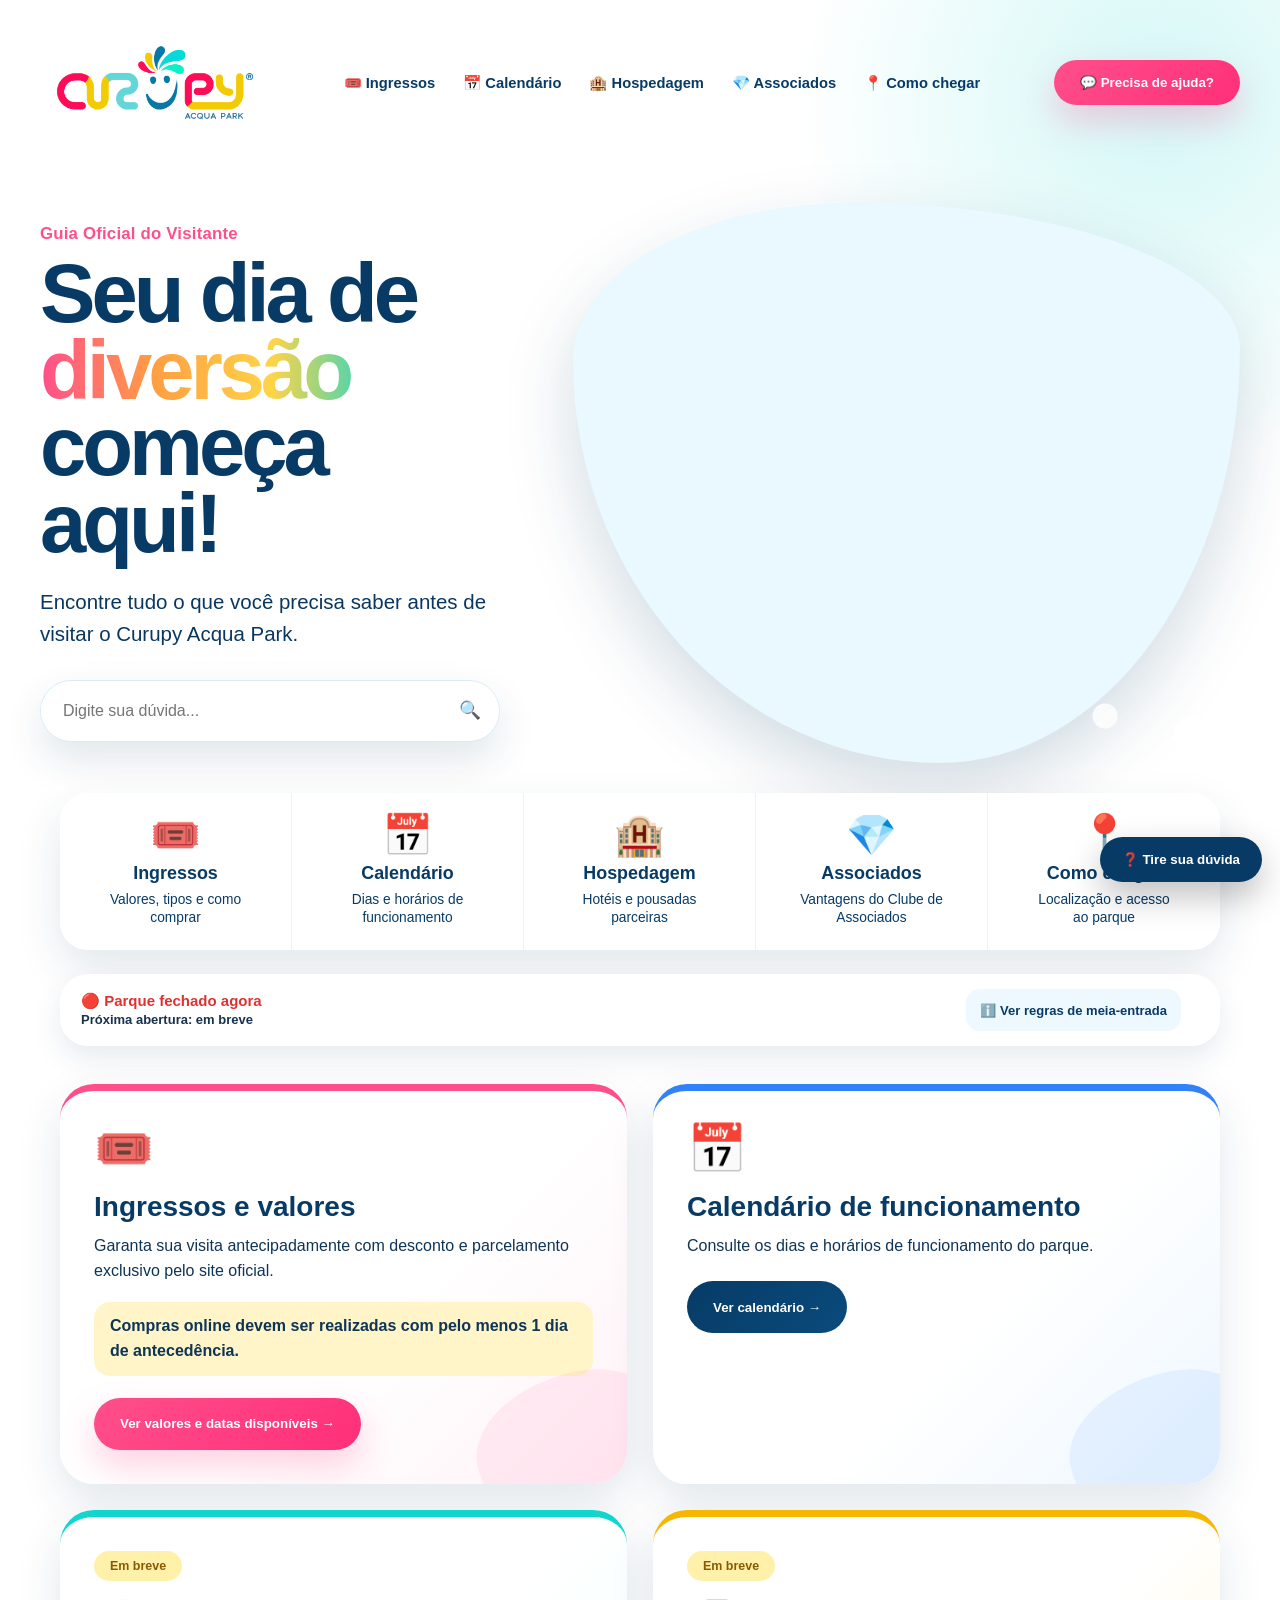
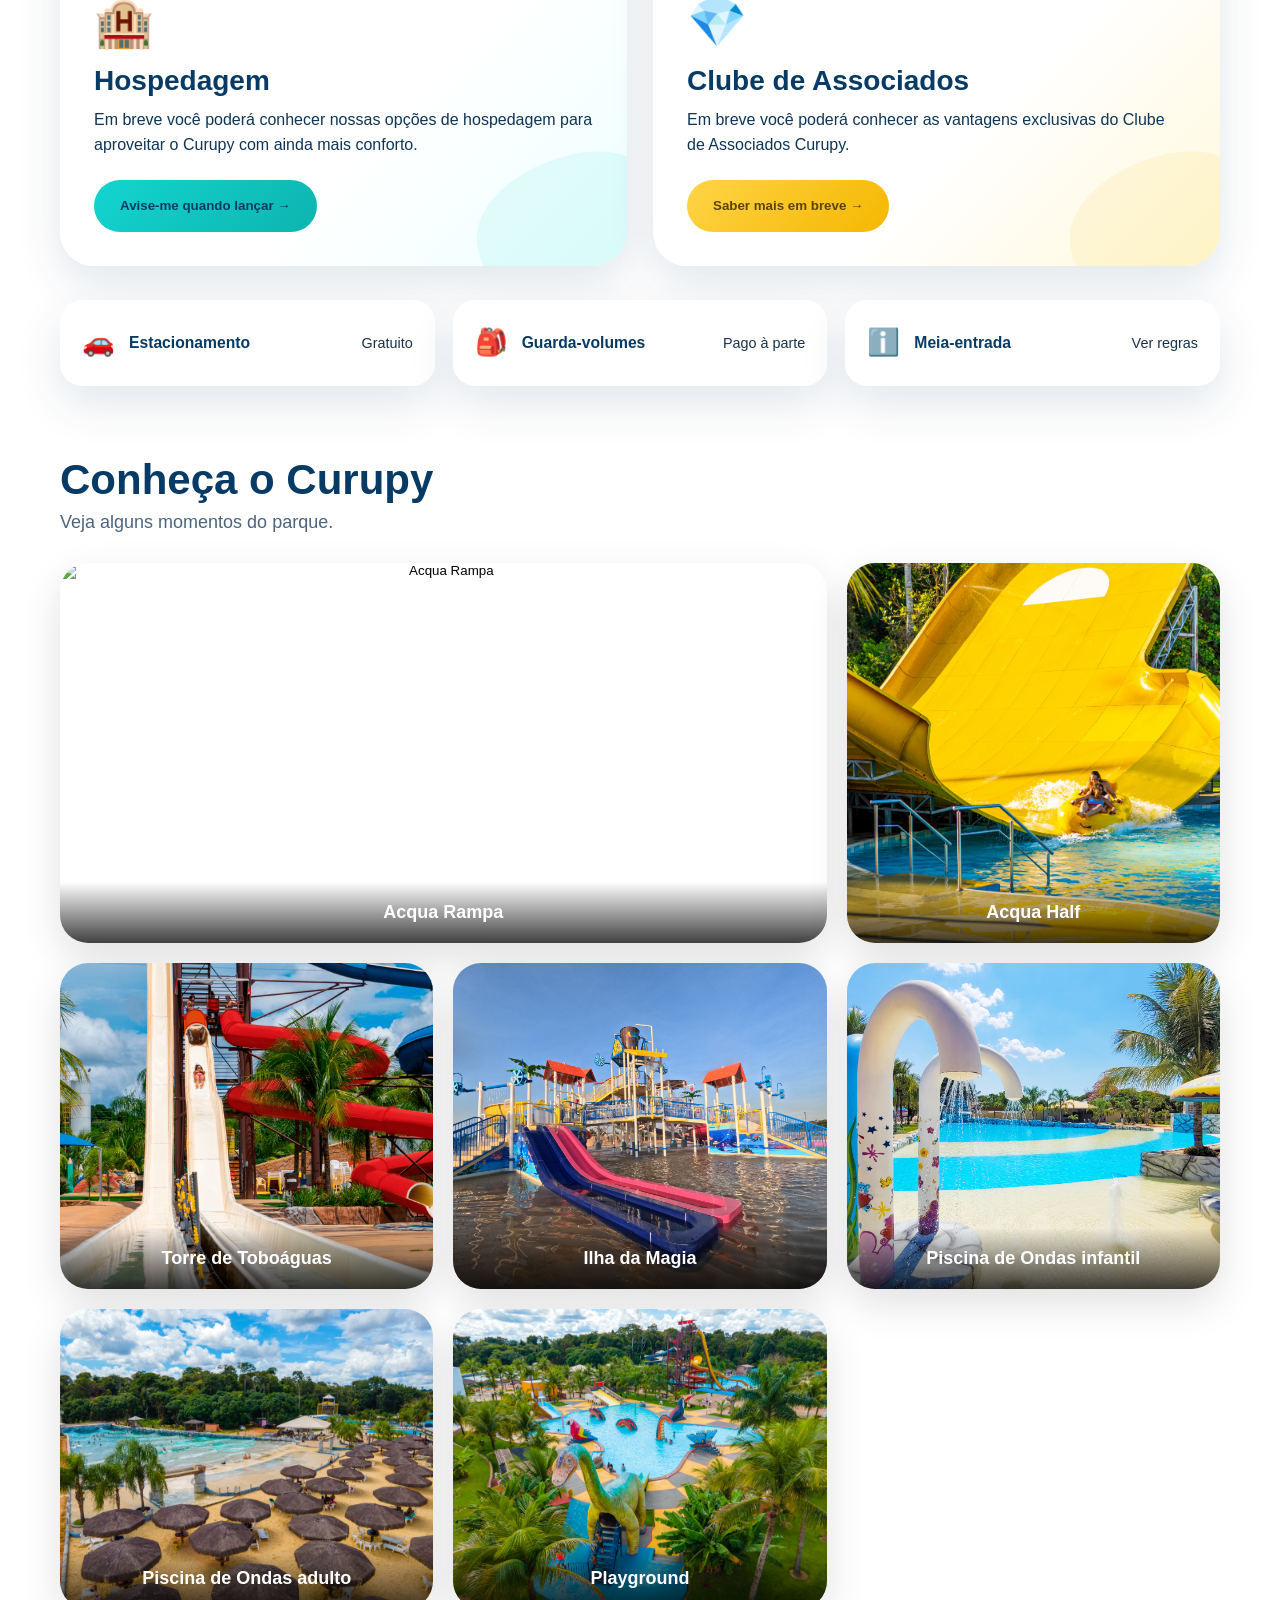
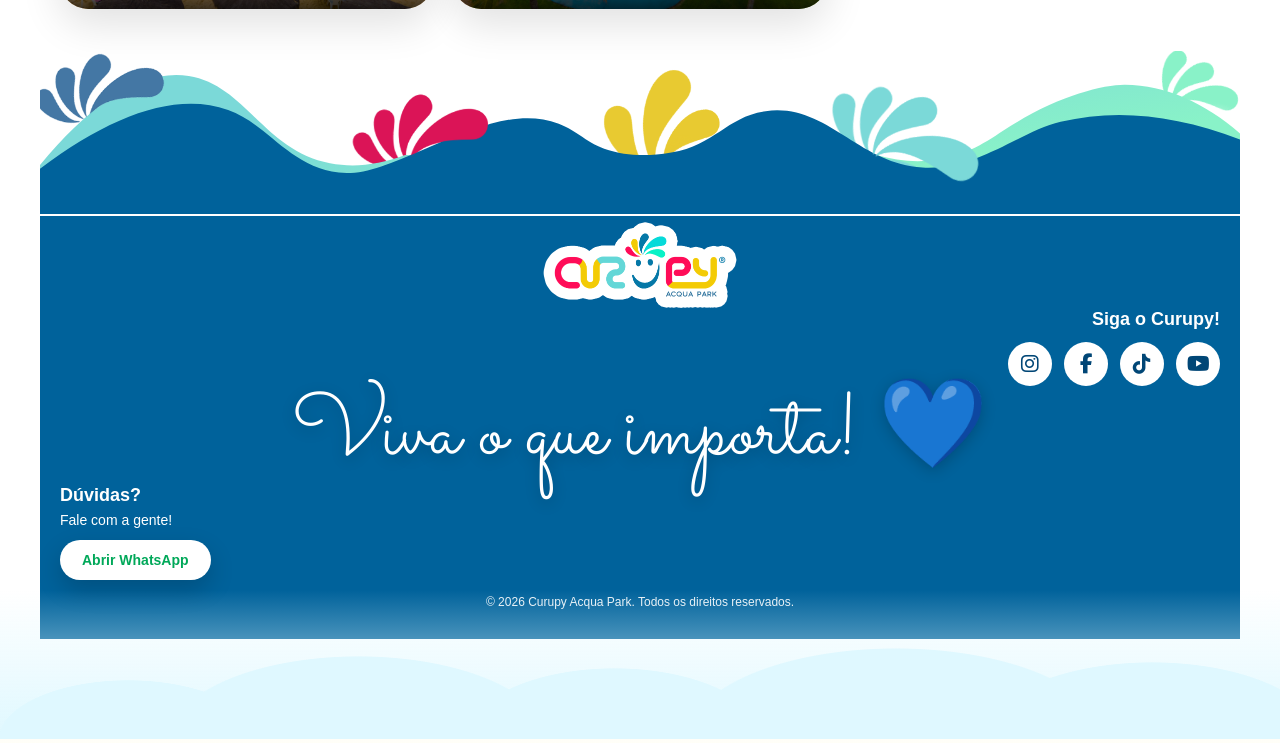
==== commit 07babf46: "Update index.html" ====
--- a/index.html
+++ b/index.html
@@ -188,57 +188,56 @@
   <div id="galeriaCurupy" class="galeria-masonry"></div>
 </section>
 
-  <footer class="footer-curupy">
+<footer class="footer-curupy">
 
   <div class="footer-inner container">
 
-    <div class="footer-logo">
-      <img src="logo-curupy.png" alt="Curupy Acqua Park">
+    <div class="footer-top">
+
+      <div class="footer-logo">
+        <img src="logo-curupy.png" alt="Curupy Acqua Park">
+      </div>
+
+      <div class="footer-social">
+        <strong>Siga o Curupy!</strong>
+
+        <div class="social-icons">
+          <a href="https://www.instagram.com/curupyacquapark/" target="_blank" rel="noopener noreferrer">
+            <i class="fa-brands fa-instagram"></i>
+          </a>
+
+          <a href="https://www.facebook.com/CurupyAcquaParkHotel" target="_blank" rel="noopener noreferrer">
+            <i class="fa-brands fa-facebook-f"></i>
+          </a>
+
+          <a href="https://www.tiktok.com/@curupyacquapark" target="_blank" rel="noopener noreferrer">
+            <i class="fa-brands fa-tiktok"></i>
+          </a>
+
+          <a href="https://www.youtube.com/@CurupyAcquaParkHotelOficial" target="_blank" rel="noopener noreferrer">
+            <i class="fa-brands fa-youtube"></i>
+          </a>
+        </div>
+
+        <div class="footer-slogan">
+          Viva o que importa! 💙
+        </div>
+
+      </div>
+
     </div>
 
     <div class="footer-contato">
-  <strong>Dúvidas?</strong>
-  <span>Fale com a gente!</span>
-
-  <button
-    class="footer-whatsapp"
-    onclick="abrirWhatsAppAjuda('outros')">
-    Abrir WhatsApp
-  </button>
-</div>
-
-<div class="footer-social">
-  <strong>Siga o Curupy!</strong>
-
-  <div class="social-icons">
-   <a href="https://www.instagram.com/curupyacquapark/"
-   target="_blank"
-   rel="noopener noreferrer">
-      <i class="fa-brands fa-instagram"></i>
-    </a>
-
-    <a href="https://www.facebook.com/CurupyAcquaParkHotel" 
-       target="_blank"
-   rel="noopener noreferrer">
-      <i class="fa-brands fa-facebook-f"></i>
-    </a>
-
-    <a href="https://www.tiktok.com/@curupyacquapark" 
-       target="_blank"
-   rel="noopener noreferrer">
-      <i class="fa-brands fa-tiktok"></i>
-    </a>
-
-    <a href="https://www.youtube.com/@CurupyAcquaParkHotelOficial"
-       target="_blank"
-   rel="noopener noreferrer">
-      <i class="fa-brands fa-youtube"></i>
-    </a>
-  </div>
-</div>
-
-    <div class="footer-slogan">
-      Viva o que importa! 💙
+
+      <strong>Dúvidas?</strong>
+      <span>Fale com a gente!</span>
+
+      <button
+        class="footer-whatsapp"
+        onclick="abrirWhatsAppAjuda('outros')">
+        Abrir WhatsApp
+      </button>
+
     </div>
 
   </div>
--- a/style.css
+++ b/style.css
@@ -1637,100 +1637,112 @@
     font-size:13px;
   }
 
-  /* BARRA FIXA DE PREÇOS */
+  /* BARRA FIXA - MOBILE COMPACTA */
   .barra-fixa{
     position:relative;
     display:block;
-    width:calc(100% - 28px);
-    margin:16px auto 0;
-    border-radius:22px;
+    width:calc(100% - 20px);
+    margin:10px auto 0;
+    border-radius:16px;
     z-index:20;
   }
 
   .barra-fixa.fixa{
     position:fixed;
-    top:10px;
+    top:6px;
     left:50%;
     transform:translateX(-50%);
-    width:calc(100% - 28px);
+    width:calc(100% - 20px);
     margin:0;
     z-index:9999;
   }
 
   .barra-inner{
     display:block;
-    padding:16px;
+    padding:10px 12px;
+  }
+
+  .barra-status{
+    display:flex;
+    flex-direction:column;
+    gap:2px;
   }
 
   .barra-status strong{
     font-size:14px;
-    line-height:1.15;
+    line-height:1;
+    font-weight:800;
   }
 
   .barra-status span{
-    font-size:12px;
-    line-height:1.25;
+    font-size:11px;
+    line-height:1.2;
+    color:#5d6f82;
   }
 
   .barra-precos{
     display:grid;
-    grid-template-columns:1fr 1fr;
-    gap:8px;
-    margin-top:14px;
+    grid-template-columns:repeat(2,1fr);
+    gap:6px;
+    margin-top:8px;
   }
 
   .barra-precos-title{
     grid-column:1/-1;
-    font-size:13px;
+    font-size:12px;
+    font-weight:700;
+    margin-bottom:2px;
   }
 
   .preco-pill{
-    padding:9px 8px;
-    border-radius:13px;
-    font-size:12px;
-    line-height:1.2;
+    padding:7px 6px;
+    border-radius:10px;
+    font-size:11px;
+    font-weight:700;
+    line-height:1.15;
     white-space:normal;
   }
 
   .link-meia{
-    grid-column:1/-1;
-    min-height:40px;
-    padding:10px 12px;
-    font-size:12px;
-    border-radius:14px;
-  }
-
-  .grid-principal{
-    grid-template-columns:1fr;
-    gap:16px;
-    margin-top:24px;
-  }
-
-  .card{
-    min-height:auto;
-    padding:22px;
-    border-radius:28px;
-  }
-
-  .card-icon{
-    font-size:2.4rem;
-    margin-bottom:12px;
-  }
-
-  .card h2{
-    font-size:1.4rem;
-  }
-
-  .card p{
-    font-size:15px;
-  }
-
-  .btn{
-    width:100%;
-    min-height:50px;
-    font-size:14px;
-  }
-
+    display:none;
+  }
+  
+  /* CARDS PRINCIPAIS - MOBILE CORRIGIDO */
+.grid-principal{
+  display:grid;
+  grid-template-columns:1fr !important;
+  gap:18px;
+  margin-top:24px;
+}
+
+.card{
+  width:100%;
+  min-height:auto;
+  padding:22px;
+  border-radius:26px;
+}
+
+.card h2{
+  font-size:22px;
+  line-height:1.15;
+}
+
+.card p{
+  font-size:15px;
+  line-height:1.45;
+  max-width:100%;
+}
+
+.card .btn,
+.card button,
+.btn{
+  width:100%;
+  max-width:100%;
+  min-height:48px;
+  border-radius:999px;
+  font-size:14px;
+  white-space:normal;
+}
   .info{
     grid-template-columns:1fr;
     gap:12px;
@@ -1781,58 +1793,133 @@
     min-height:230px;
   }
 
-  /* RODAPÉ SOMENTE MOBILE */
+  /* RODAPÉ MOBILE CLEAN */
   .footer-curupy{
-    margin-top:42px;
-    padding-top:105px;
-    padding-bottom:95px;
-  }
-
-  .footer-curupy::before{
-    height:120px;
-    background-size:130% auto;
-    background-position:center top;
-  }
-
+    background:#fff;
+    margin-top:34px;
+    padding:28px 20px 90px;
+    color:var(--azul);
+  }
+
+  .footer-curupy::before,
   .footer-curupy::after{
-    top:118px;
+    display:none;
   }
 
   .footer-inner{
-    grid-template-columns:1fr;
-    padding:18px 20px 8px;
-    gap:16px;
+    display:block;
+    padding:0;
+  }
+
+  .footer-top{
+    display:grid;
+    grid-template-columns:90px 1fr;
+    gap:18px;
+    align-items:center;
+    padding-bottom:20px;
+    border-bottom:1px solid #e8eef5;
+  }
+
+  .footer-logo{
+    display:flex;
+    justify-content:center;
+    align-items:center;
+  }
+
+  .footer-logo img{
+    width:90px;
+    margin:0;
+  }
+
+  .footer-social{
+    text-align:left;
+  }
+
+  .footer-social strong,
+  .footer-social h3{
+    display:block;
+    font-size:22px;
+    line-height:1.1;
+    margin:0 0 10px;
+    color:#061a33;
+    font-weight:900;
+  }
+
+  .social-icons{
+    display:flex;
+    justify-content:flex-start;
+    gap:9px;
+    margin:0 0 10px;
+  }
+
+  .social-icons a{
+    width:38px;
+    height:38px;
+    border-radius:50%;
+    background:#fff;
+    border:1px solid #b9dff0;
+    color:#08699b;
+    display:flex;
+    align-items:center;
+    justify-content:center;
+  }
+
+  .social-icons a i{
+    font-size:18px;
+  }
+
+  .footer-slogan{
+    font-family:Arial, Helvetica, sans-serif;
+    font-size:21px;
+    line-height:1.05;
+    font-weight:900;
+    color:#0b4f7b;
+    text-align:left;
+    margin:0;
+    text-shadow:none;
+  }
+
+  .footer-contato{
+    margin-top:20px;
+    background:#f4fbff;
+    border:1px solid #d7eef8;
+    border-radius:22px;
+    padding:20px;
     text-align:center;
   }
 
-  .footer-logo img{
-    width:128px;
-  }
-
-  .footer-contato,
-  .footer-social{
-    text-align:center;
-  }
-
-  .social-icons{
-    justify-content:center;
+  .footer-contato strong,
+  .footer-contato h3{
+    display:block;
+    font-size:20px;
+    margin:0 0 4px;
+    color:#073b66;
+    font-weight:900;
+  }
+
+  .footer-contato span,
+  .footer-contato p{
+    display:block;
+    font-size:14px;
+    margin:0 0 14px;
+    color:#17324d;
   }
 
   .footer-whatsapp{
     width:100%;
-    max-width:260px;
-  }
-
-  .footer-slogan{
-    font-size:58px;
-    line-height:.85;
-    max-width:310px;
-    margin:4px auto 8px;
+    max-width:250px;
+    min-height:42px;
+    margin:0 auto;
+    border-radius:999px;
+    font-size:13px;
+    font-weight:900;
   }
 
   .footer-copy{
-    font-size:10px;
-    padding:8px 16px 0;
+    font-size:9px;
+    padding:14px 0 0;
+    color:#6b7280;
+    text-align:center;
   }
 
   .ajuda{
@@ -1843,24 +1930,24 @@
     display:grid;
     grid-template-columns:repeat(3,1fr);
     position:fixed;
-    left:14px;
-    right:14px;
-    bottom:12px;
+    left:10px;
+    right:10px;
+    bottom:10px;
     z-index:999;
     background:#fff;
-    border-radius:24px;
-    padding:8px;
-    gap:8px;
+    border-radius:18px;
+    padding:6px;
+    gap:6px;
     box-shadow:0 16px 38px rgba(0,0,0,.22);
   }
 
   .barra-acoes-mobile button{
     border:0;
-    min-height:56px;
-    border-radius:17px;
+    min-height:44px;
+    border-radius:14px;
     font-weight:900;
     color:#fff;
-    font-size:13px;
+    font-size:12px;
   }
 
   .barra-acoes-mobile button:nth-child(1){
@@ -1918,4 +2005,5 @@
   .iframe-box{
     height:88vh;
   }
-}
+
+}
